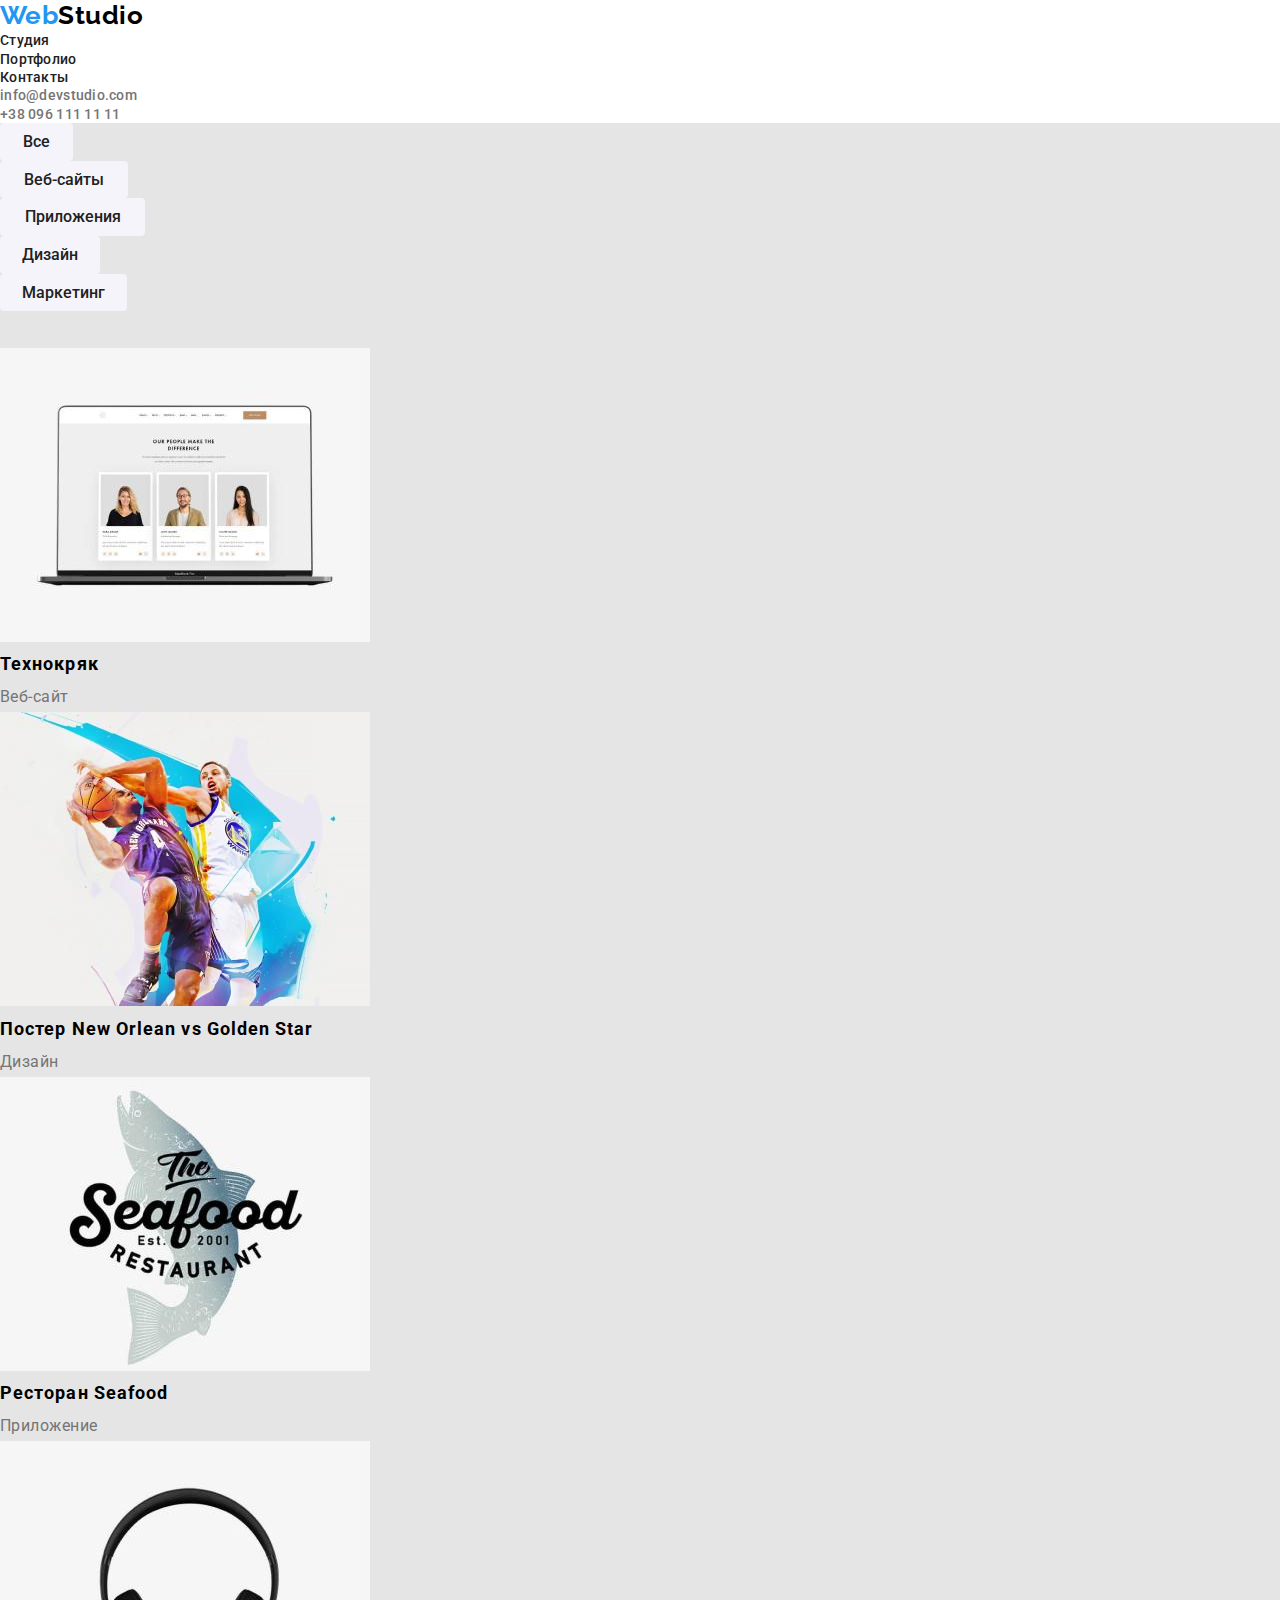
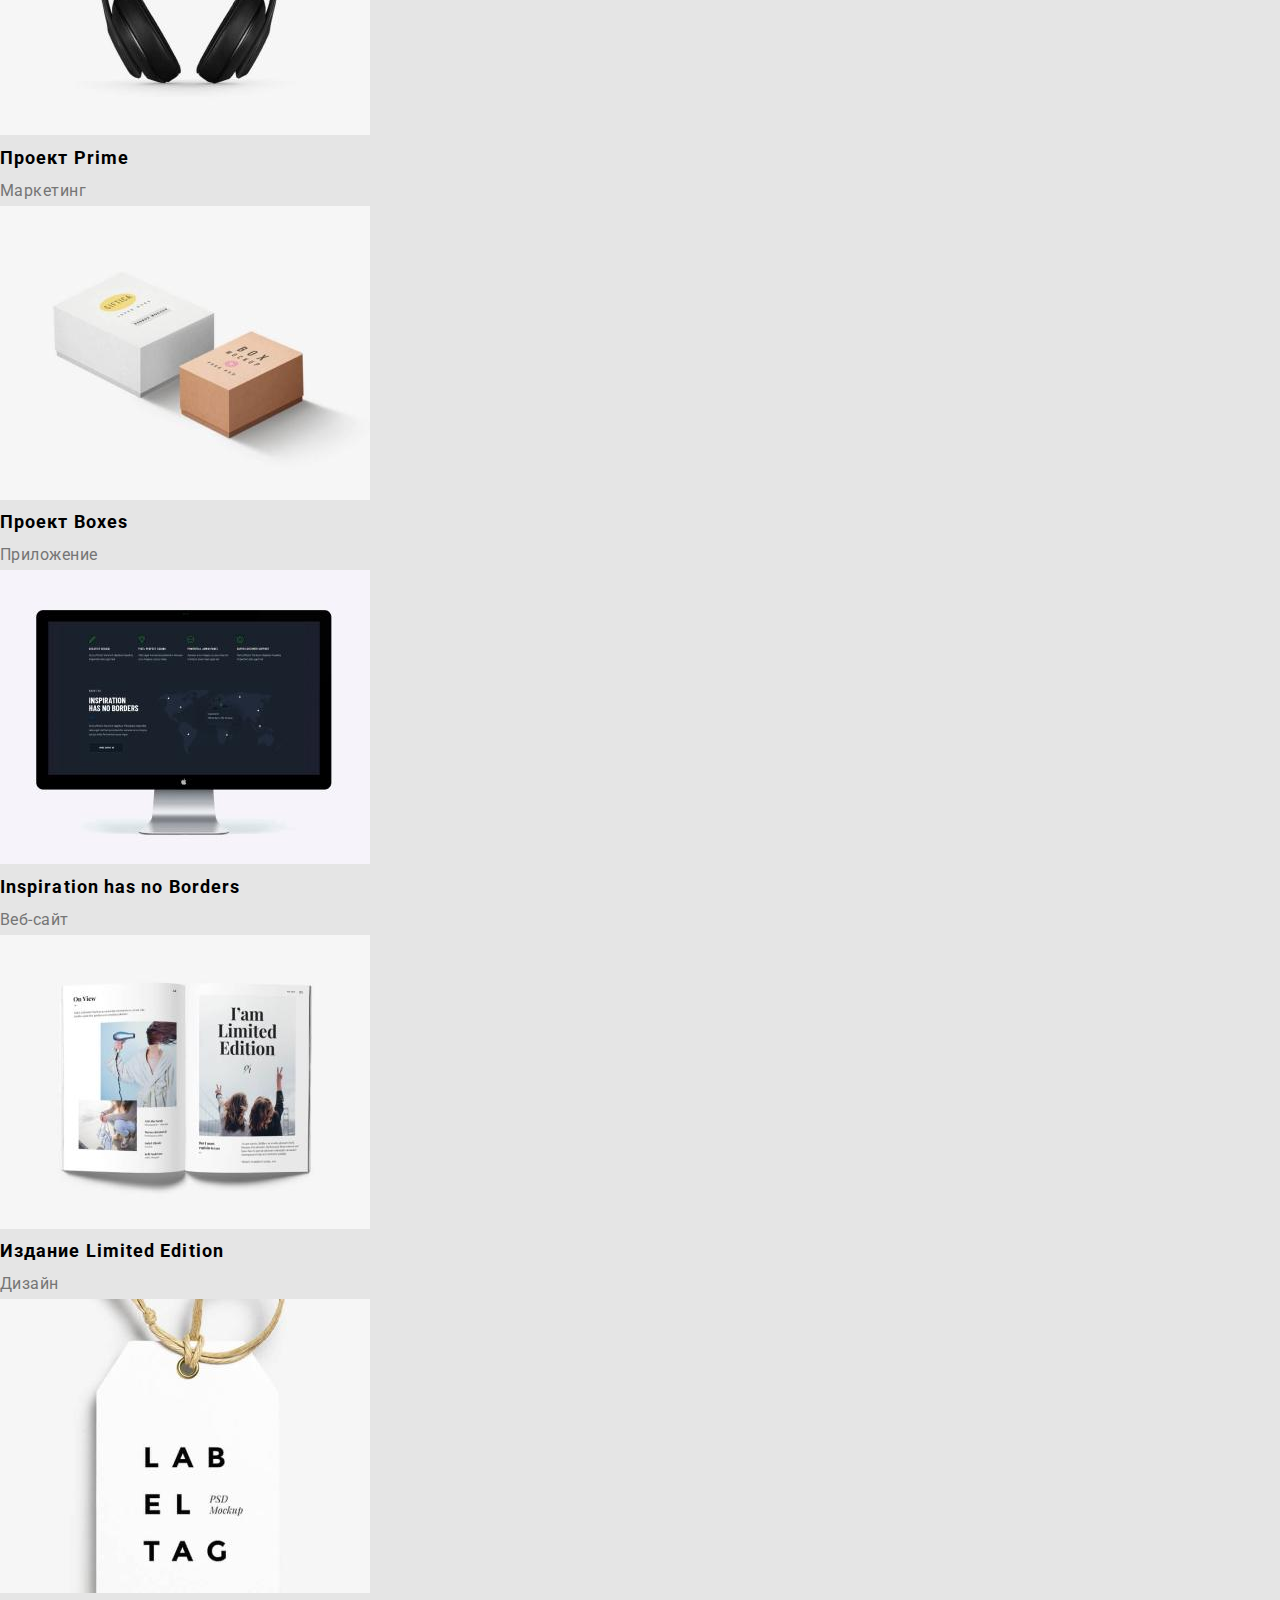
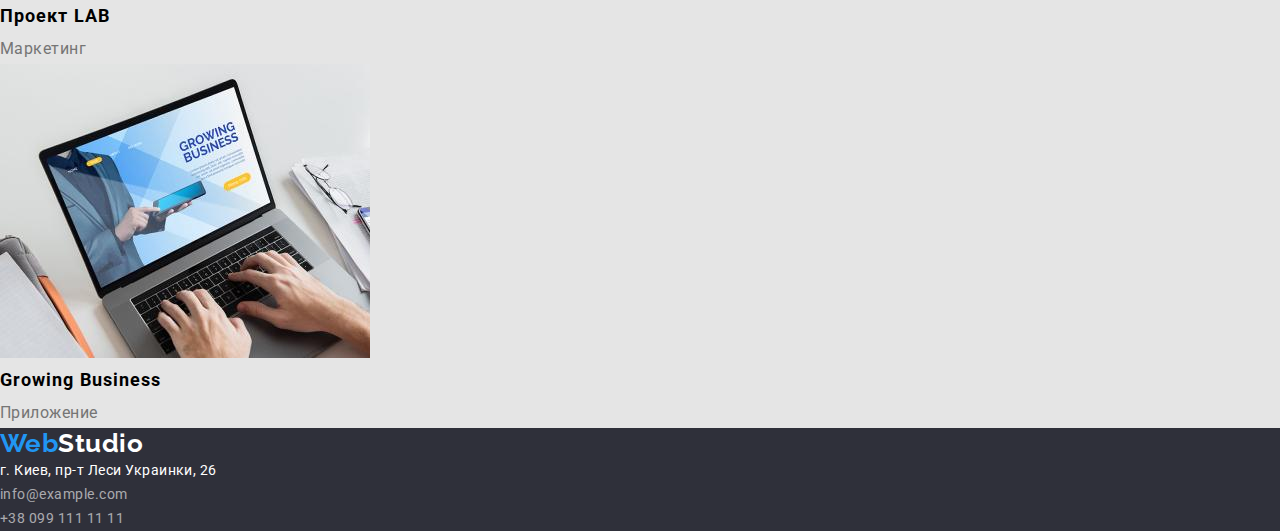
==== portfolio.html @ e2f74206 "Добавляет стили дз" ====
<!DOCTYPE html>
<html lang="ru">
  <head>
    <link
      rel="stylesheet"
      href="https://cdnjs.cloudflare.com/ajax/libs/modern-normalize/1.0.0/modern-normalize.min.css"
    />
    <meta charset="UTF-8" />
    <meta http-equiv="X-UA-Compatible" content="IE=edge" />
    <meta name="viewport" content="width=device-width, initial-scale=1.0" />
    <title>WebStudio</title>
    <link rel="preconnect" href="https://fonts.googleapis.com" />
    <link rel="preconnect" href="https://fonts.gstatic.com" crossorigin />
    <link
      href="https://fonts.googleapis.com/css2?family=Raleway:wght@700&family=Roboto:wght@400;500;700;900&display=swap"
      rel="stylesheet"
    />
    <link rel="stylesheet" href="./css/styles.css" />
  </head>

  <body class="body">
    <!--шапка-->
    <header class="body-header">
      <nav>
        <a href="" class="logo"><span class="span-blue">Web</span>Studio</a>

        <ul class="site-nav">
          <li><a href="./index.html" class="link">Студия</a></li>
          <li><a href="" class="link">Портфолио</a></li>
          <li><a href="" class="link">Контакты</a></li>
        </ul>
      </nav>

      <ul class="auth-nav">
        <li>
          <a href="mailto:info@devstudio.com" class="link"
            >info@devstudio.com</a
          >
        </li>
        <li><a href="tel:+380961111111" class="link">+38 096 111 11 11</a></li>
      </ul>
    </header>

    <main>
      <section class="portfolio">
        <ul>
          <li><button type="button" class="portfolio-btn all">Все</button></li>
          <li>
            <button type="button" class="portfolio-btn web">Веб-сайты</button>
          </li>
          <li>
            <button type="button" class="portfolio-btn app">Приложения</button>
          </li>
          <li><button type="button" class="portfolio-btn dsn">Дизайн</button></li>
          <li>
            <button type="button" class="portfolio-btn mark">Маркетинг</button>
          </li>
        </ul>
        <h1 class="hidden">Наши работы</h1>

        <ul>
          <li>
            <img
              src="./images/img1m.jpg"
              alt="Проект на десктопе"
              width="370"
              height="294"
            />
            <h2 class="portfolio-title">Технокряк</h2>
            <p class="portfolio-text">Веб-сайт</p>
          </li>

          <li>
            <img
              src="./images/img2m.jpg"
              alt="Постер"
              width="370"
              height="294"
            />
            <h2 class="portfolio-title">Постер New Orlean vs Golden Star</h2>
            <p class="portfolio-text">Дизайн</p>
          </li>

          <li>
            <img
              src="./images/img3m.jpg"
              alt="Реcторан Seafood"
              width="370"
              height="294"
            />
            <h2 class="portfolio-title">Ресторан Seafood</h2>
            <p class="portfolio-text">Приложение</p>
          </li>

          <li>
            <img
              src="./images/img4m.jpg"
              alt="Проект Prime"
              width="370"
              height="294"
            />
            <h2 class="portfolio-title">Проект Prime</h2>
            <p class="portfolio-text">Маркетинг</p>
          </li>

          <li>
            <img
              src="./images/img5m.jpg"
              alt="Проект Boxes"
              width="370"
              height="294"
            />
            <h2 class="portfolio-title">Проект Boxes</h2>
            <p class="portfolio-text">Приложение</p>
          </li>

          <li>
            <img
              src="./images/img6m.jpg"
              alt="Проект веб-сайта"
              width="370"
              height="294"
            />
            <h2 class="portfolio-title">Inspiration has no Borders</h2>
            <p class="portfolio-text">Веб-сайт</p>
          </li>

          <li>
            <img
              src="./images/img7m.jpg"
              alt="Дизайн издания"
              width="370"
              height="294"
            />
            <h2 class="portfolio-title">Издание Limited Edition</h2>
            <p class="portfolio-text">Дизайн</p>
          </li>

          <li>
            <img
              src="./images/img8m.jpg"
              alt="Проект Lab"
              width="370"
              height="294"
            />
            <h2 class="portfolio-title">Проект LAB</h2>
            <p class="portfolio-text">Маркетинг</p>
          </li>

          <li>
            <img
              src="./images/img9m.jpg"
              alt="Проект для бизнеса"
              width="370"
              height="294"
            />
            <h2 class="portfolio-title">Growing Business</h2>
            <p class="portfolio-text">Приложение</p>
          </li>
        </ul>
      </section>
    </main>

    <!--футер-->
    <footer class="footer">
      <a href="" class="logo"
        ><span class="span-blue">Web</span
        ><span class="footer-white">Studio</span>
      </a>
      <address>
        <p class="footer-text">г. Киев, пр-т Леси Украинки, 26</p>
        <ul>
          <li>
            <a href="mailto:info@example.com" class="link">info@example.com</a>
          </li>
          <li>
            <a href="tel:+380991111111" class="link">+38 099 111 11 11</a>
          </li>
        </ul>
      </address>
    </footer>
  </body>
</html>
---- css/styles.css ----
:root {
    --color-logo: #000000;
    --color-header-card: #ffffff;
    --color-section: #E5E5E5;
    --color-blue: #2196F3;
    --color-accent-hover: #188CE8;
    --color-text: #757575;
    --color-hero: #2F303A;
    --color-title: #212121;
    --color-team-card: #F5F4FA;
    --color-work-card: #EEEEEE;
    --color-transparent: rgba(255, 255, 255, 0.6);
    --color-shadow-one: rgba(0, 0, 0, 0.1);
    --color-shadow-two: rgba(0, 0, 0, 0.08);
    --color-shadow-three: rgba(0, 0, 0, 0.12);
    --color-shadow-four: rgba(0, 0, 0, 0.15);

    --font-bold: bold;
    --font-middle: 500;
    --font-large: 900;

    --font-size-min: 14px;
    --font-size-mid: 16px;
}

h1,
h2,
h3,
p,
ul {
list-style: none;
padding: 0;
margin: 0;
}

.hidden {
white-space: nowrap;
  clip-path: inset(100%);
  clip: rect(0 0 0 0);
  overflow: hidden; 
}

.container {
 margin-left: auto;
 margin-right: auto;
 outline: crimson 5px;
}

/* .section.no-padding {
 padding-top: 0;
 padding-bottom: 0; 
/* } */   item------ */

.section {
  padding-top: 94px;
  padding-bottom: 94px;
  
}

.section:nth-child(2n) {
  background-color:violet;
}

.about {
  background-color: yellow;
}

.section.work {
  background-color: blueviolet;
}

/* body-style */
.body {
background: var(--color-section);
font-family: Roboto, sans-serif;
letter-spacing: 0.03em;
}

/* header-style */
.body-header {
background-color: var(--color-header-card);
width: 1600px;

}

.logo {
font-family: Raleway, sans-serif;
font-weight: var(--font-bold);
font-size: 26px;
line-height: 1.2;
color: var(--color-logo);
text-decoration: none;
}

.span-blue {
color: var(--color-blue);
}

.site-nav .link {
color: var(--color-title);
font-weight: var(--font-middle);
font-size: var(--font-size-min);
line-height: 1.14;
letter-spacing: 0.02em;
text-decoration: none;
}

.site-nav .link:hover,
.site-nav .link:focus 
{
color: var(--color-blue);
}

.auth-nav .link {
color: var(--color-text);
font-weight: var(--font-middle);
font-size: var(--font-size-min);
line-height: 1.14;
letter-spacing: 0.02em;
text-decoration: none;
}

.auth-nav .link:hover,
.auth-nav .link:focus
{
color: var(--color-blue);
}

/* hero */
.hero,
.footer {
  background-color: var(--color-hero);
}

/* .hero {
position: absolute;
width: 1600px;
height: 600px;
left: 0px;
top: 80px; 
} */
/* .about.hero {
text-align: center;
margin-bottom: 94px;
} */
.hero {
  padding-top: 200px;
  padding-bottom: 200px;
  text-align: center;
  margin-bottom: 94px;
}


.hero-title {
color: var(--color-header-card);
font-weight: var(--font-large);
font-size: 44px;
line-height: 1.36;

letter-spacing: 0.06em;
text-transform: uppercase;

margin-top: 0;
margin-bottom: 30px;
}

.hero-btn {
background-color: var(--color-blue);
color: var(--color-header-card);
cursor: pointer;
font-weight: var(--font-bold);
font-size: var(--font-size-mid);
line-height: 1.88;

border-style: none;
border-radius: 4px;
padding: 10px 32px;
min-width: 200px;

display: inline-block;
align-items: center;
text-align: center;
letter-spacing: 0.06em;
}

.hero-btn:hover,
.hero-btn:focus {
background-color: var(--color-accent-hover);
box-shadow: 0px 4px 4px var(--color-shadow-four);
}

/* benefits */
.about {
 width: 1170px;
 margin-bottom: 94px; 
}

.about-title {
font-weight: var(--font-bold);
font-size: var(--font-size-min);
line-height: 1.14;
text-transform: uppercase;
margin-bottom: 10px;
}

.about-text {
color: var(--color-text);
font-size: var(--font-size-min);
line-height: 1.71;
}

/* work */
.work-title {
font-weight: var(--font-bold);
font-size: 36px;
line-height: 1.16;
text-align: center;
margin-bottom: 50px;    
}

.section.work {
width: 1170px;

}

/* our teame */
.section.teame {
 width: 1170px; 
}

.teame {
background-color: var(--color-team-card);
}

.teame-img {
font-weight: var(--font-middle);
font-size: var(--font-size-mid);
line-height: 1.18;    
}

.teame-list {
font-size: var(--font-size-mid);
line-height: 1.18;
color: var(--color-text);    
}

/* footer */
.footer-white {
color: var(--color-header-card);
font-family: Raleway, sans-serif;
font-weight: var(--font-bold);
font-size: 26px;
line-height: 1.2;
}

.footer .footer-text {
color: var(--color-header-card);
font-style: normal;
font-size: var(--font-size-min);
line-height: 1.7;
}

.footer .link {
color: var(--color-transparent);
font-style: normal;
font-size: var(--font-size-min);
line-height: 1.7;
text-decoration: none;
}

.footer .link:hover,
.footer .link:focus {
    color: var(--color-blue);
}

/* portfolio-button */
.portfolio-btn {
background-color: var(--color-team-card);
color: var(--color-title);
cursor: pointer;
border-radius: 4px;
border-style: none;
padding: 6px 22px;

font-weight: var(--font-middle);
font-size: var(--font-size-mid);
line-height: 1.6;
text-align: center;
}

.portfolio .all {
min-width: 73px;
}

.portfolio .web {
min-width: 128px;
}

.portfolio .app {
min-width: 145px;
}

.portfolio .dsn {
min-width: 59px;
}

.portfolio .mark {
min-width: 86px;
}

.portfolio-btn:hover,
.portfolio-btn:focus {
background-color: var(--color-blue);
color: var(--color-header-card);
background: #2196F3;
box-shadow: 0px 3px 1px var(--color-shadow-one), 0px 1px 2px var(--color-shadow-two), 0px 2px 2px var(--color-shadow-three);
border-radius: 4px;
}

/* font-style */
.portfolio-title {
font-weight: var(--font-bold);
font-size: 18px;
line-height: 2;
letter-spacing: 0.06em;    
}

.portfolio-text {
font-size: var(--font-size-mid);
line-height: 1.88;
letter-spacing: 0.03em;
color: var(--color-text);
}
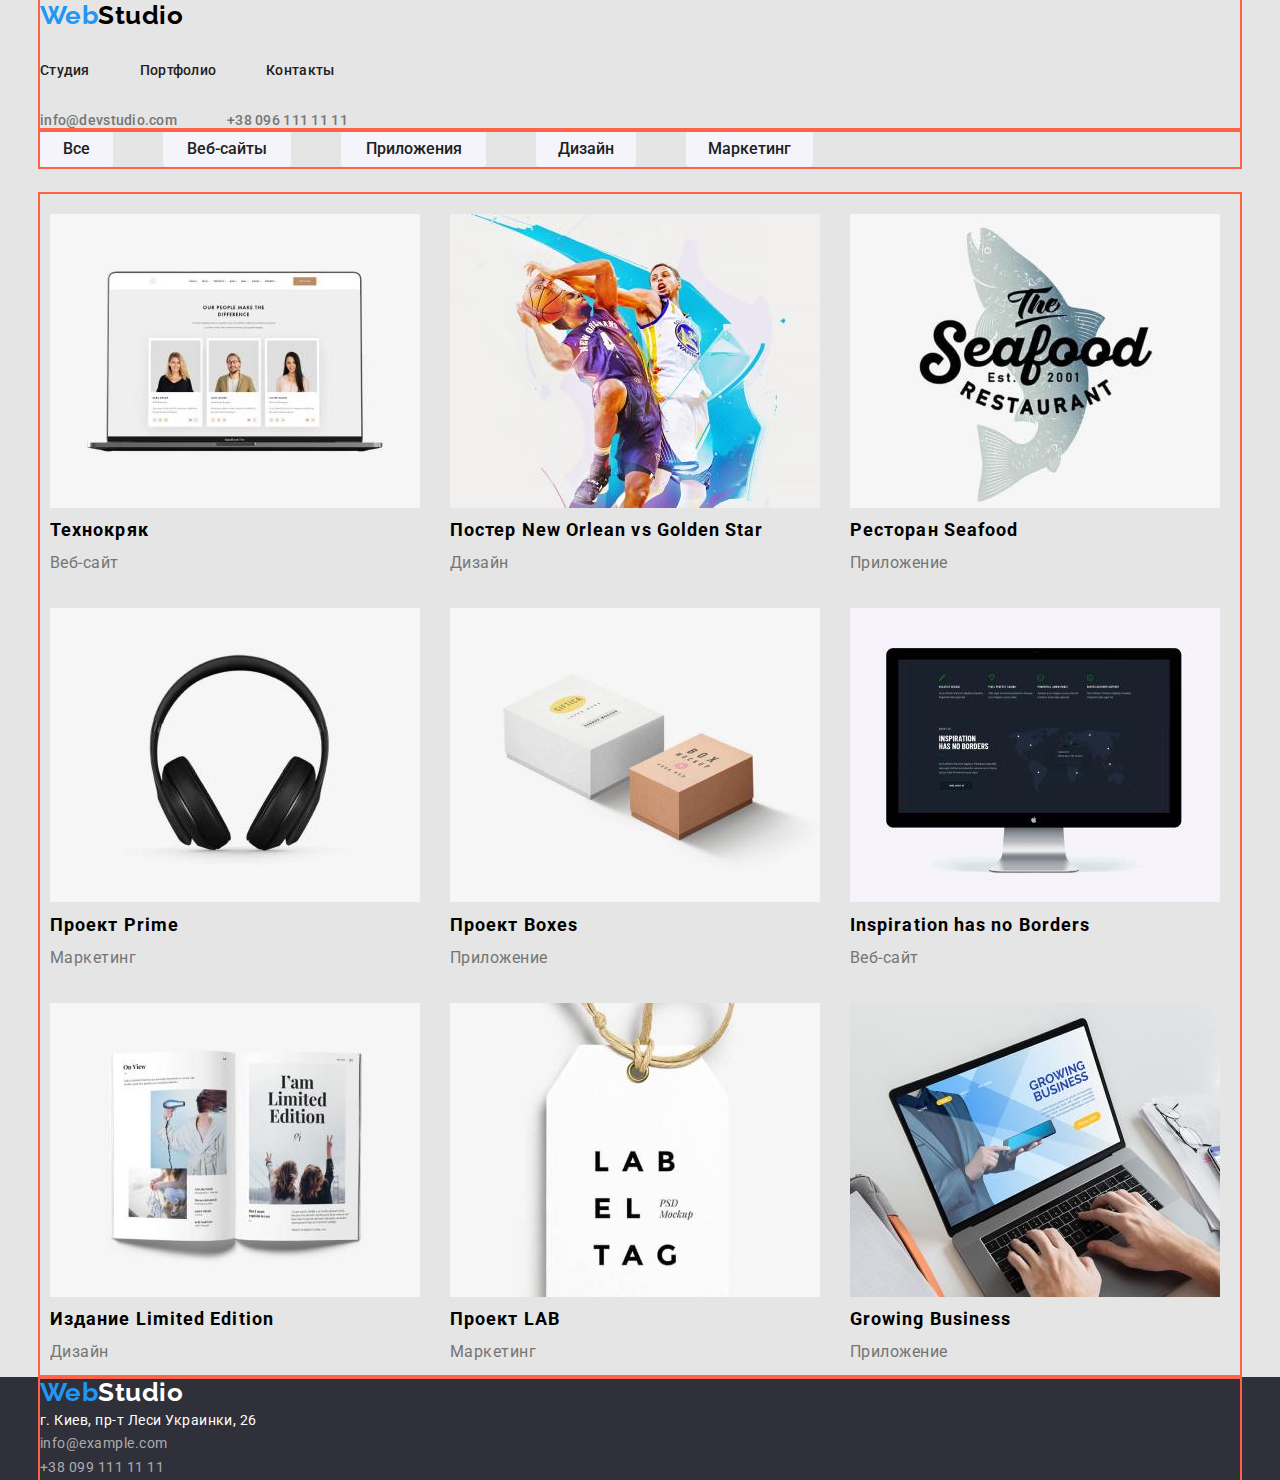
==== commit cb7f19ee: "Добавляет промежуточную версию" ====
--- a/portfolio.html
+++ b/portfolio.html
@@ -21,45 +21,51 @@
   <body class="body">
     <!--шапка-->
     <header class="body-header">
+    <div class="container">
       <nav>
         <a href="" class="logo"><span class="span-blue">Web</span>Studio</a>
 
         <ul class="site-nav">
-          <li><a href="./index.html" class="link">Студия</a></li>
-          <li><a href="" class="link">Портфолио</a></li>
-          <li><a href="" class="link">Контакты</a></li>
+          <li class="nav-list"><a href="./index.html" class="link">Студия</a></li>
+          <li class="nav-list"><a href="" class="link">Портфолио</a></li>
+          <li class="nav-list"><a href="" class="link">Контакты</a></li>
         </ul>
       </nav>
 
+
       <ul class="auth-nav">
-        <li>
+        <li class="nav-list">
           <a href="mailto:info@devstudio.com" class="link"
             >info@devstudio.com</a
           >
         </li>
-        <li><a href="tel:+380961111111" class="link">+38 096 111 11 11</a></li>
+        <li class="nav-list"><a href="tel:+380961111111" class="link">+38 096 111 11 11</a></li>
       </ul>
+      </div>
     </header>
 
     <main>
-      <section class="portfolio">
-        <ul>
-          <li><button type="button" class="portfolio-btn all">Все</button></li>
-          <li>
+      <section class="section portfolio">
+        <div class="container">
+        <ul class="filter">
+          <li class="nav-list"><button type="button" class="portfolio-btn all">Все</button></li>
+          <li class="nav-list">
             <button type="button" class="portfolio-btn web">Веб-сайты</button>
           </li>
-          <li>
+          <li class="nav-list">
             <button type="button" class="portfolio-btn app">Приложения</button>
           </li>
-          <li><button type="button" class="portfolio-btn dsn">Дизайн</button></li>
-          <li>
+          <li class="nav-list"><button type="button" class="portfolio-btn dsn">Дизайн</button></li>
+          <li class="nav-list">
             <button type="button" class="portfolio-btn mark">Маркетинг</button>
           </li>
         </ul>
+        </div>
+
         <h1 class="hidden">Наши работы</h1>
-
-        <ul>
-          <li>
+        <div class=" section container">
+        <ul class="sections">
+          <li class="projects">
             <img
               src="./images/img1m.jpg"
               alt="Проект на десктопе"
@@ -70,7 +76,7 @@
             <p class="portfolio-text">Веб-сайт</p>
           </li>
 
-          <li>
+          <li class="projects">
             <img
               src="./images/img2m.jpg"
               alt="Постер"
@@ -81,7 +87,7 @@
             <p class="portfolio-text">Дизайн</p>
           </li>
 
-          <li>
+          <li class="projects">
             <img
               src="./images/img3m.jpg"
               alt="Реcторан Seafood"
@@ -92,7 +98,7 @@
             <p class="portfolio-text">Приложение</p>
           </li>
 
-          <li>
+          <li class="projects">
             <img
               src="./images/img4m.jpg"
               alt="Проект Prime"
@@ -103,7 +109,7 @@
             <p class="portfolio-text">Маркетинг</p>
           </li>
 
-          <li>
+          <li class="projects">
             <img
               src="./images/img5m.jpg"
               alt="Проект Boxes"
@@ -114,7 +120,7 @@
             <p class="portfolio-text">Приложение</p>
           </li>
 
-          <li>
+          <li class="projects">
             <img
               src="./images/img6m.jpg"
               alt="Проект веб-сайта"
@@ -125,7 +131,7 @@
             <p class="portfolio-text">Веб-сайт</p>
           </li>
 
-          <li>
+          <li class="projects">
             <img
               src="./images/img7m.jpg"
               alt="Дизайн издания"
@@ -136,7 +142,7 @@
             <p class="portfolio-text">Дизайн</p>
           </li>
 
-          <li>
+          <li class="projects">
             <img
               src="./images/img8m.jpg"
               alt="Проект Lab"
@@ -147,7 +153,7 @@
             <p class="portfolio-text">Маркетинг</p>
           </li>
 
-          <li>
+          <li class="projects">
             <img
               src="./images/img9m.jpg"
               alt="Проект для бизнеса"
@@ -158,11 +164,13 @@
             <p class="portfolio-text">Приложение</p>
           </li>
         </ul>
+        </div>
       </section>
     </main>
 
     <!--футер-->
-    <footer class="footer">
+    <footer class=" section footer">
+      <div class="container">
       <a href="" class="logo"
         ><span class="span-blue">Web</span
         ><span class="footer-white">Studio</span>
@@ -178,6 +186,7 @@
           </li>
         </ul>
       </address>
+      </div>
     </footer>
   </body>
 </html>
--- a/css/styles.css
+++ b/css/styles.css
@@ -43,7 +43,8 @@
 .container {
  margin-left: auto;
  margin-right: auto;
- outline: crimson 5px;
+ width: 1200px;
+ outline: 2px solid tomato;
 }
 
 /* .section.no-padding {
@@ -54,19 +55,9 @@
 .section {
   padding-top: 94px;
   padding-bottom: 94px;
+  width: 1170;
+  text-align: center;
   
-}
-
-.section:nth-child(2n) {
-  background-color:violet;
-}
-
-.about {
-  background-color: yellow;
-}
-
-.section.work {
-  background-color: blueviolet;
 }
 
 /* body-style */
@@ -77,10 +68,13 @@
 }
 
 /* header-style */
-.body-header {
+.body-header.container {
 background-color: var(--color-header-card);
 width: 1600px;
-
+display: flex; 
+justify-content: flex-start;
+align-items: center;
+justify-content: space-between;
 }
 
 .logo {
@@ -90,19 +84,33 @@
 line-height: 1.2;
 color: var(--color-logo);
 text-decoration: none;
+width: 145px;
+height: 31px;
 }
 
 .span-blue {
 color: var(--color-blue);
 }
 
+.site-nav {
+ display: flex;
+}
+
+.site-nav .nav-list:not(:last-child) {
+ margin-right: 50px; 
+}
+
 .site-nav .link {
+display: block;  
 color: var(--color-title);
 font-weight: var(--font-middle);
 font-size: var(--font-size-min);
 line-height: 1.14;
 letter-spacing: 0.02em;
 text-decoration: none;
+
+padding-top: 32px;
+padding-bottom: 32px;
 }
 
 .site-nav .link:hover,
@@ -118,6 +126,14 @@
 line-height: 1.14;
 letter-spacing: 0.02em;
 text-decoration: none;
+}
+
+.auth-nav {
+ display: flex; 
+}
+
+.auth-nav .nav-list:not(:last-child) {
+ margin-right: 50px; 
 }
 
 .auth-nav .link:hover,
@@ -189,11 +205,30 @@
 box-shadow: 0px 4px 4px var(--color-shadow-four);
 }
 
-/* benefits */
-.about {
- width: 1170px;
- margin-bottom: 94px; 
-}
+benefits */
+.about.container{
+width: 1170px;
+margin-bottom: 94px;}
+
+.about-item  {
+display: flex;
+flex-wrap: wrap;
+margin-left: -10px;
+margin-top: -10px;
+
+padding: 0;
+
+}
+
+.item {
+  padding: 20px;
+  margin-top: 10px;
+  margin-left: 10px;
+  flex-basis: calc((100% - 40px) / 4);
+} 
+
+
+
 
 .about-title {
 font-weight: var(--font-bold);
@@ -218,14 +253,40 @@
 margin-bottom: 50px;    
 }
 
-.section.work {
-width: 1170px;
-
+.sections {
+display: flex;
+flex-wrap: wrap;
+margin-left: -10px;
+margin-top: -10px;
+padding: 0;
+}
+
+.our-works {
+padding: 10px;
+margin-left: 10px;
+margin-top: 10px;
+flex-basis: calc((100% - 30px) / 3);  
 }
 
 /* our teame */
-.section.teame {
- width: 1170px; 
+.section .teame {
+
+text-align: center;
+}
+
+.our {
+display: flex;
+flex-wrap: wrap;
+margin-left: -10px;
+margin-top: -10px;
+padding: 0;
+}
+
+.person {
+padding: 20px;
+margin-top: 10px;
+margin-left: 10px;
+flex-basis: calc((100% - 40px) / 4);  
 }
 
 .teame {
@@ -273,7 +334,22 @@
     color: var(--color-blue);
 }
 
-/* portfolio-button */
+/* portfolio-style */
+.filter {
+display: flex; 
+}
+
+.filter .nav-list:not(:last-child) {
+ margin-right: 50px; 
+}
+
+.projects {
+padding: 10px;
+margin-left: 10px;
+margin-top: 10px;
+flex-basis: calc((100% - 90px) / 9);  
+}
+
 .portfolio-btn {
 background-color: var(--color-team-card);
 color: var(--color-title);
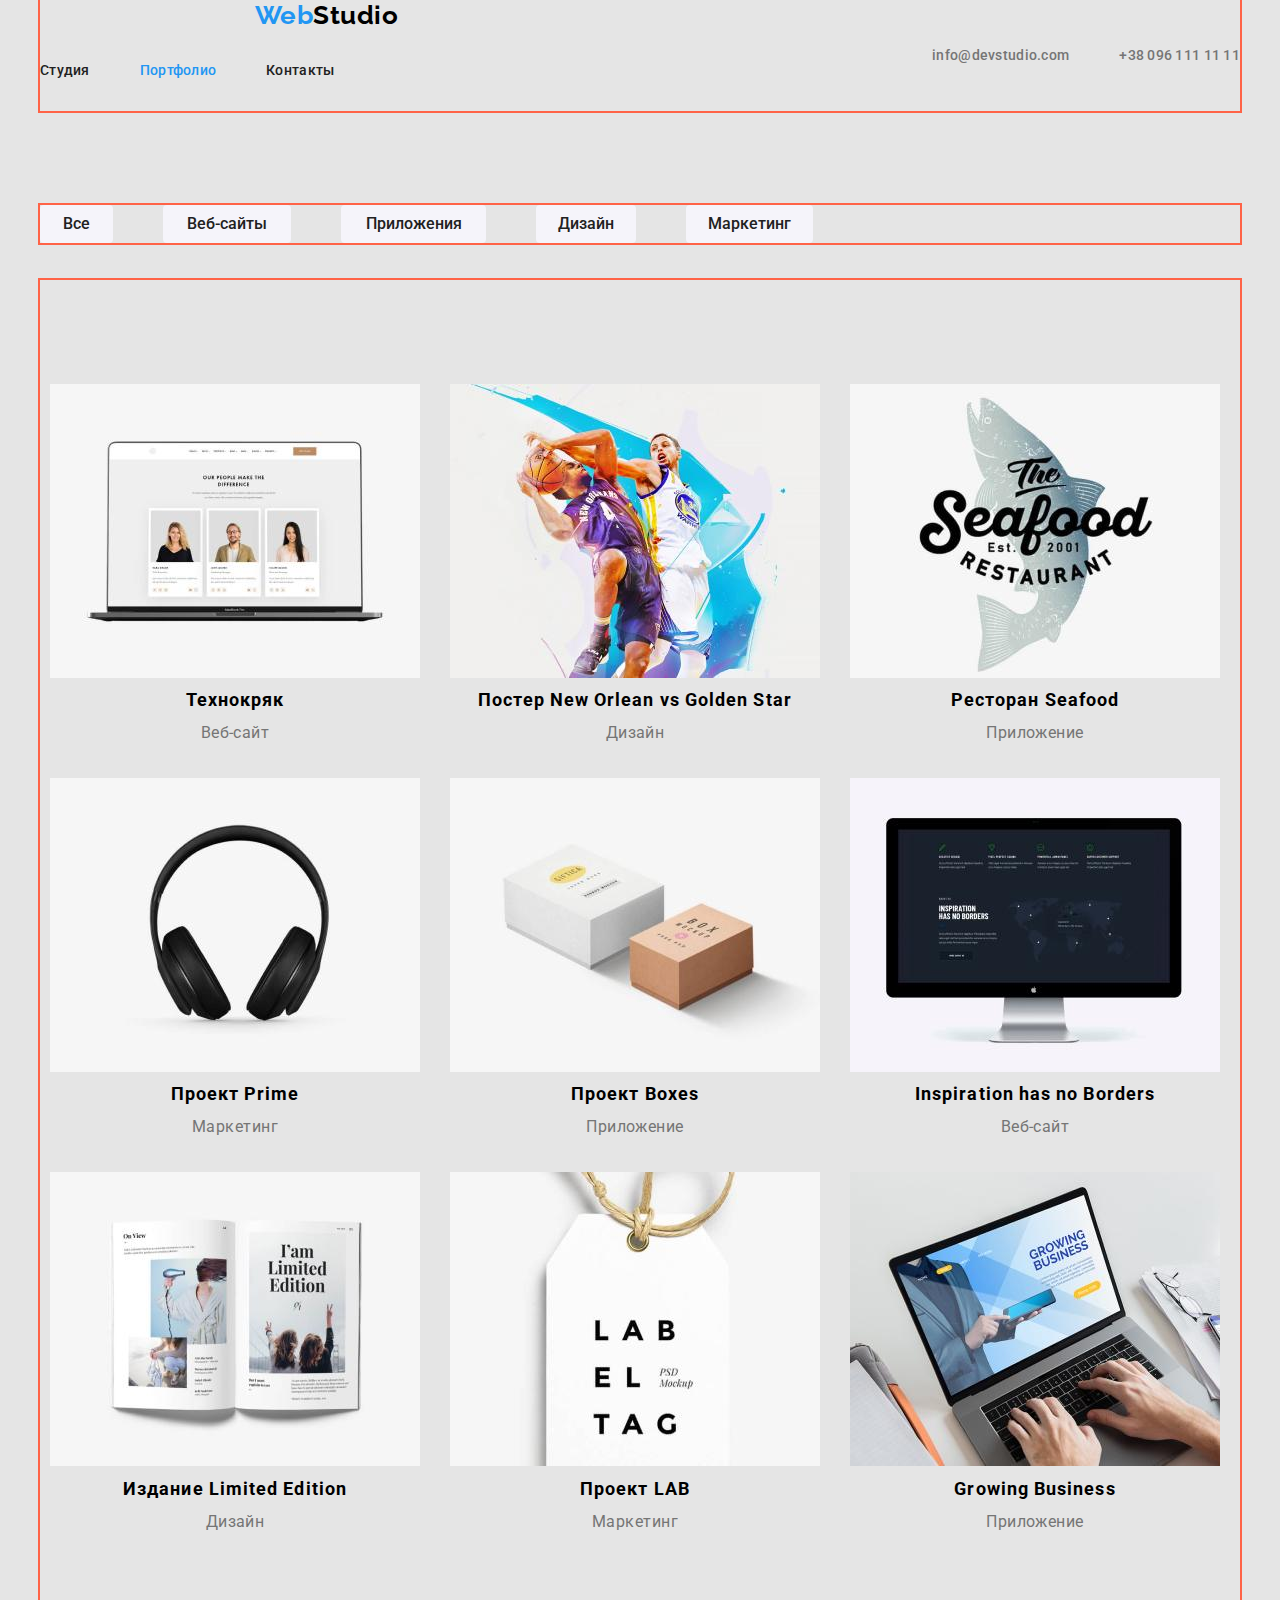
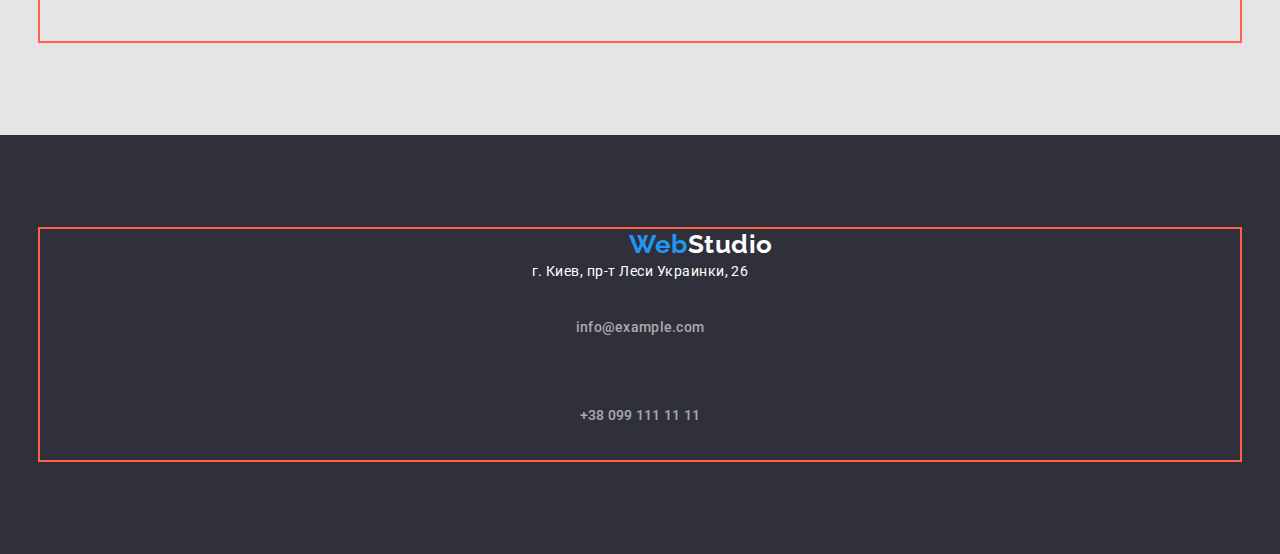
==== commit 49fc2589: "Добавляет черновик дз" ====
--- a/portfolio.html
+++ b/portfolio.html
@@ -21,13 +21,13 @@
   <body class="body">
     <!--шапка-->
     <header class="body-header">
-    <div class="container">
+    <div class="container main-body">
       <nav>
-        <a href="" class="logo"><span class="span-blue">Web</span>Studio</a>
+        <a href="./index.html" class="logo"><span class="span-blue">Web</span>Studio</a>
 
         <ul class="site-nav">
           <li class="nav-list"><a href="./index.html" class="link">Студия</a></li>
-          <li class="nav-list"><a href="" class="link">Портфолио</a></li>
+          <li class="nav-list"><a href="" class="link current">Портфолио</a></li>
           <li class="nav-list"><a href="" class="link">Контакты</a></li>
         </ul>
       </nav>
@@ -171,7 +171,7 @@
     <!--футер-->
     <footer class=" section footer">
       <div class="container">
-      <a href="" class="logo"
+      <a href="./index.html" class="logo"
         ><span class="span-blue">Web</span
         ><span class="footer-white">Studio</span>
       </a>
--- a/css/styles.css
+++ b/css/styles.css
@@ -35,9 +35,9 @@
 
 .hidden {
 white-space: nowrap;
-  clip-path: inset(100%);
-  clip: rect(0 0 0 0);
-  overflow: hidden; 
+clip-path: inset(100%);
+clip: rect(0 0 0 0);
+overflow: hidden; 
 }
 
 .container {
@@ -47,18 +47,12 @@
  outline: 2px solid tomato;
 }
 
-/* .section.no-padding {
- padding-top: 0;
- padding-bottom: 0; 
-/* } */   item------ */
-
 .section {
   padding-top: 94px;
   padding-bottom: 94px;
-  width: 1170;
+  /* width: 1170; */
   text-align: center;
-  
-}
+  }
 
 /* body-style */
 .body {
@@ -70,10 +64,12 @@
 /* header-style */
 .body-header.container {
 background-color: var(--color-header-card);
-width: 1600px;
-display: flex; 
+}
+
+.main-body {
+display: flex;
+align-items: center; 
 justify-content: flex-start;
-align-items: center;
 justify-content: space-between;
 }
 
@@ -82,6 +78,9 @@
 font-weight: var(--font-bold);
 font-size: 26px;
 line-height: 1.2;
+margin-left: 215px;
+margin-right: 93px;
+
 color: var(--color-logo);
 text-decoration: none;
 width: 145px;
@@ -92,31 +91,37 @@
 color: var(--color-blue);
 }
 
-.site-nav {
- display: flex;
+/* nav */
+.site-nav,
+.auth-nav {
+display: flex;
+align-items: center;
 }
 
 .site-nav .nav-list:not(:last-child) {
  margin-right: 50px; 
 }
 
-.site-nav .link {
-display: block;  
+.link {
+display: block;
+padding-top: 32px;
+padding-bottom: 32px;
+
 color: var(--color-title);
 font-weight: var(--font-middle);
 font-size: var(--font-size-min);
 line-height: 1.14;
 letter-spacing: 0.02em;
 text-decoration: none;
-
-padding-top: 32px;
-padding-bottom: 32px;
 }
 
 .site-nav .link:hover,
 .site-nav .link:focus 
 {
 color: var(--color-blue);
+}
+
+.site-nav .link.current {color: var(--color-blue);
 }
 
 .auth-nav .link {
@@ -160,10 +165,10 @@
 margin-bottom: 94px;
 } */
 .hero {
-  padding-top: 200px;
-  padding-bottom: 200px;
-  text-align: center;
-  margin-bottom: 94px;
+padding-top: 200px;
+padding-bottom: 200px;
+text-align: center;
+margin-bottom: 94px;
 }
 
 
@@ -181,22 +186,22 @@
 }
 
 .hero-btn {
-background-color: var(--color-blue);
-color: var(--color-header-card);
-cursor: pointer;
-font-weight: var(--font-bold);
-font-size: var(--font-size-mid);
-line-height: 1.88;
+display: inline-block;
+align-items: center;
+text-align: center;
+letter-spacing: 0.06em;
 
 border-style: none;
 border-radius: 4px;
 padding: 10px 32px;
 min-width: 200px;
 
-display: inline-block;
-align-items: center;
-text-align: center;
-letter-spacing: 0.06em;
+background-color: var(--color-blue);
+color: var(--color-header-card);
+cursor: pointer;
+font-weight: var(--font-bold);
+font-size: var(--font-size-mid);
+line-height: 1.88;
 }
 
 .hero-btn:hover,
@@ -217,7 +222,6 @@
 margin-top: -10px;
 
 padding: 0;
-
 }
 
 .item {
@@ -227,9 +231,6 @@
   flex-basis: calc((100% - 40px) / 4);
 } 
 
-
-
-
 .about-title {
 font-weight: var(--font-bold);
 font-size: var(--font-size-min);
@@ -270,7 +271,6 @@
 
 /* our teame */
 .section .teame {
-
 text-align: center;
 }
 
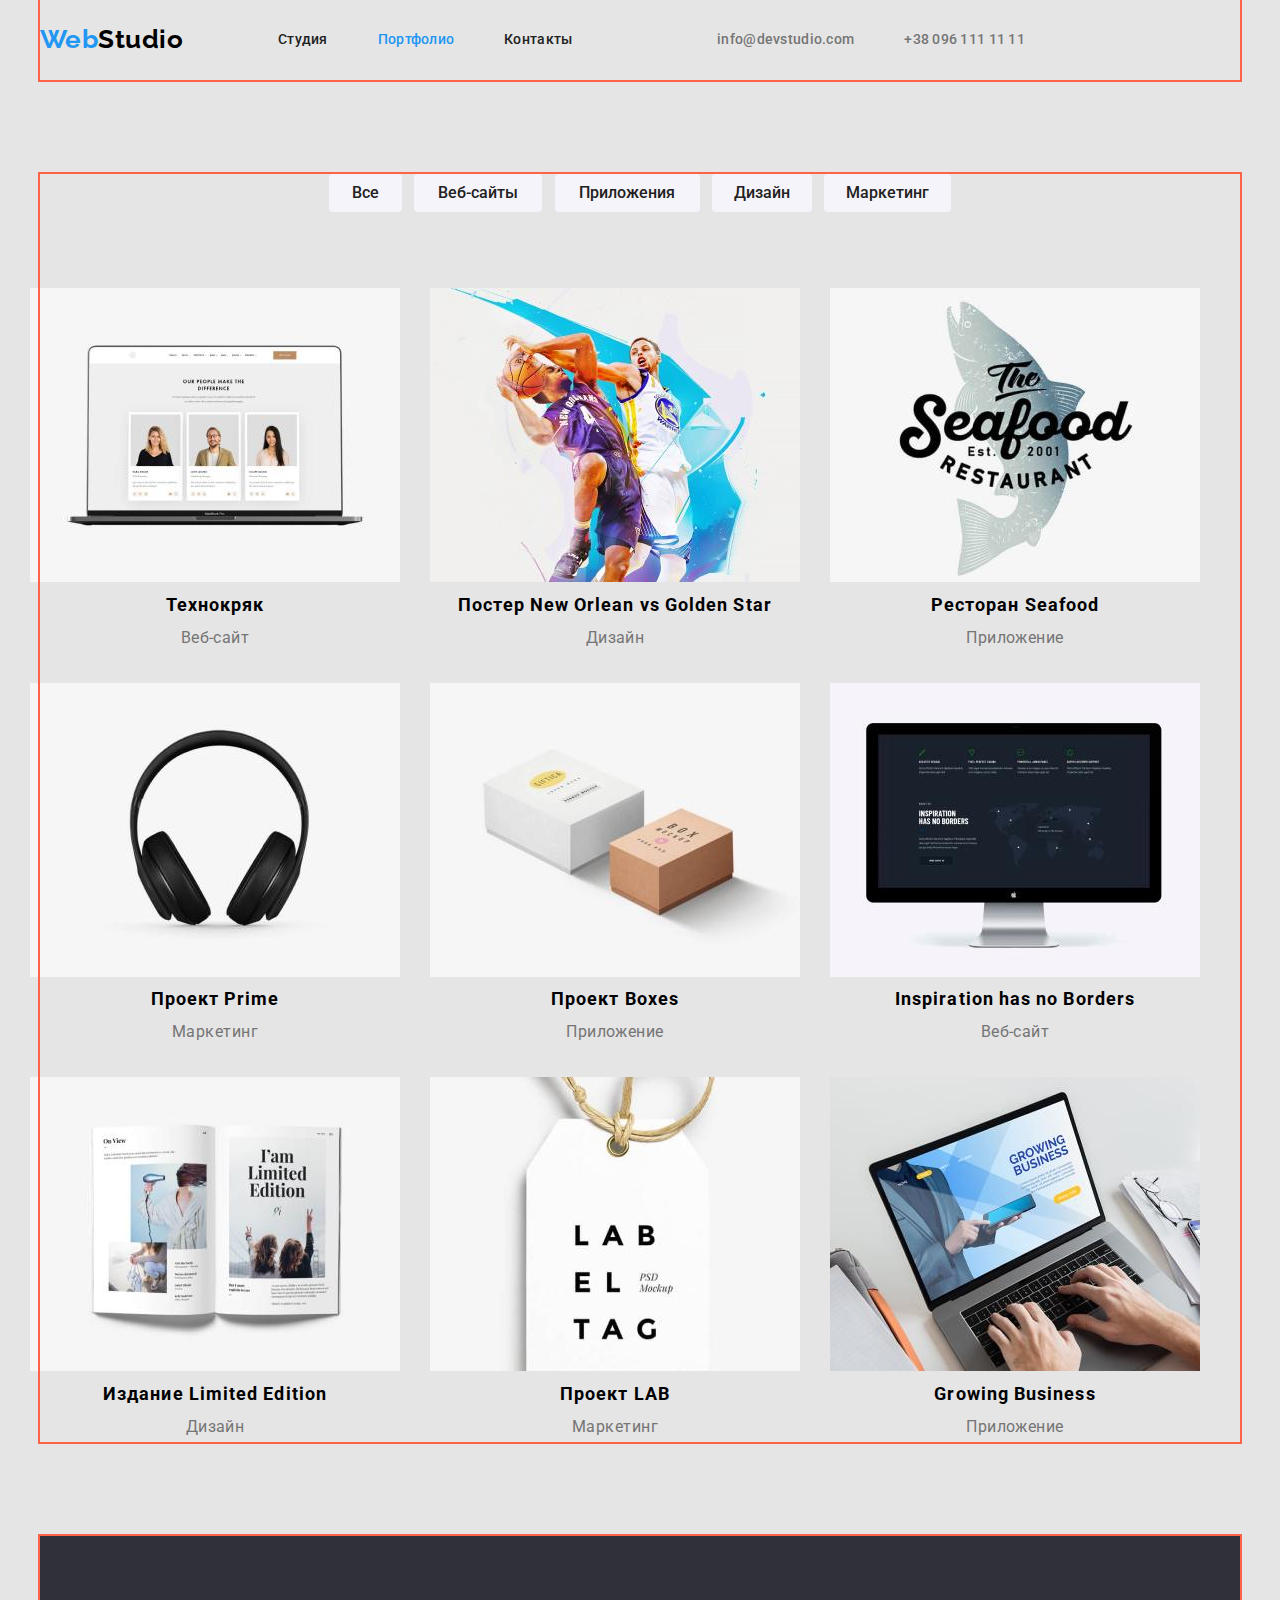
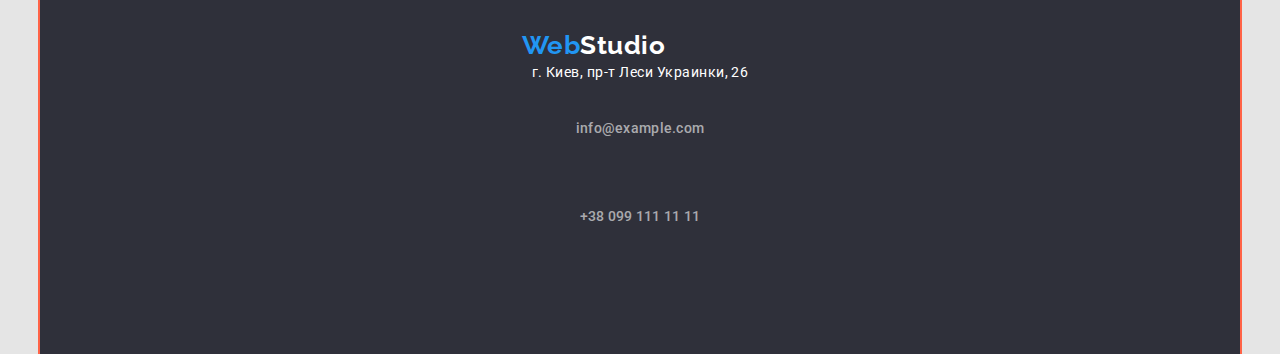
==== commit 0237c5a0: "Дополняет черновик дз" ====
--- a/portfolio.html
+++ b/portfolio.html
@@ -22,7 +22,7 @@
     <!--шапка-->
     <header class="body-header">
     <div class="container main-body">
-      <nav>
+      <nav class="main-body">
         <a href="./index.html" class="logo"><span class="span-blue">Web</span>Studio</a>
 
         <ul class="site-nav">
@@ -48,22 +48,21 @@
       <section class="section portfolio">
         <div class="container">
         <ul class="filter">
-          <li class="nav-list"><button type="button" class="portfolio-btn all">Все</button></li>
-          <li class="nav-list">
+          <li class="filter-list"><button type="button" class="portfolio-btn all">Все</button></li>
+          <li class="filter-list">
             <button type="button" class="portfolio-btn web">Веб-сайты</button>
           </li>
-          <li class="nav-list">
+          <li class="filter-list">
             <button type="button" class="portfolio-btn app">Приложения</button>
           </li>
-          <li class="nav-list"><button type="button" class="portfolio-btn dsn">Дизайн</button></li>
-          <li class="nav-list">
+          <li class="filter-list"><button type="button" class="portfolio-btn dsn">Дизайн</button></li>
+          <li class="filter-list">
             <button type="button" class="portfolio-btn mark">Маркетинг</button>
           </li>
         </ul>
-        </div>
 
         <h1 class="hidden">Наши работы</h1>
-        <div class=" section container">
+        
         <ul class="sections">
           <li class="projects">
             <img
@@ -169,9 +168,9 @@
     </main>
 
     <!--футер-->
+    <div class="container">
     <footer class=" section footer">
-      <div class="container">
-      <a href="./index.html" class="logo"
+  <a href="./index.html" class="logo"
         ><span class="span-blue">Web</span
         ><span class="footer-white">Studio</span>
       </a>
@@ -186,7 +185,7 @@
           </li>
         </ul>
       </address>
-      </div>
     </footer>
+    </div>
   </body>
 </html>
--- a/css/styles.css
+++ b/css/styles.css
@@ -48,10 +48,9 @@
 }
 
 .section {
-  padding-top: 94px;
-  padding-bottom: 94px;
-  /* width: 1170; */
-  text-align: center;
+padding-top: 94px;  
+padding-bottom: 94px;
+text-align: center;
   }
 
 /* body-style */
@@ -69,8 +68,6 @@
 .main-body {
 display: flex;
 align-items: center; 
-justify-content: flex-start;
-justify-content: space-between;
 }
 
 .logo {
@@ -78,7 +75,7 @@
 font-weight: var(--font-bold);
 font-size: 26px;
 line-height: 1.2;
-margin-left: 215px;
+
 margin-right: 93px;
 
 color: var(--color-logo);
@@ -135,6 +132,8 @@
 
 .auth-nav {
  display: flex; 
+ margin-left: auto;
+ margin-right: 215px;
 }
 
 .auth-nav .nav-list:not(:last-child) {
@@ -210,7 +209,7 @@
 box-shadow: 0px 4px 4px var(--color-shadow-four);
 }
 
-benefits */
+/* benefits */
 .about.container{
 width: 1170px;
 margin-bottom: 94px;}
@@ -335,19 +334,14 @@
 }
 
 /* portfolio-style */
-.filter {
-display: flex; 
-}
-
-.filter .nav-list:not(:last-child) {
- margin-right: 50px; 
-}
-
-.projects {
-padding: 10px;
-margin-left: 10px;
-margin-top: 10px;
-flex-basis: calc((100% - 90px) / 9);  
+.filter .filter-list{
+display: inline-block; 
+align-items: center;
+margin-bottom: 50px;
+}
+
+.filter .filter-list:not(:last-child) {
+ margin-right: 8px; 
 }
 
 .portfolio-btn {
@@ -365,7 +359,7 @@
 }
 
 .portfolio .all {
-min-width: 73px;
+min-width: 73px; 
 }
 
 .portfolio .web {
@@ -393,6 +387,22 @@
 border-radius: 4px;
 }
 
+.projects {
+display: block;
+margin-right: 30px;
+margin-bottom: 30px;
+} 
+
+.projects:nth-child(3n) {
+margin-right: 0px;
+
+/* flex-basis: calc((100% - 90px) / 9);   */
+}
+
+.projects:nth-last-child(-n + 3) {
+margin-bottom: 0;  
+}
+
 /* font-style */
 .portfolio-title {
 font-weight: var(--font-bold);
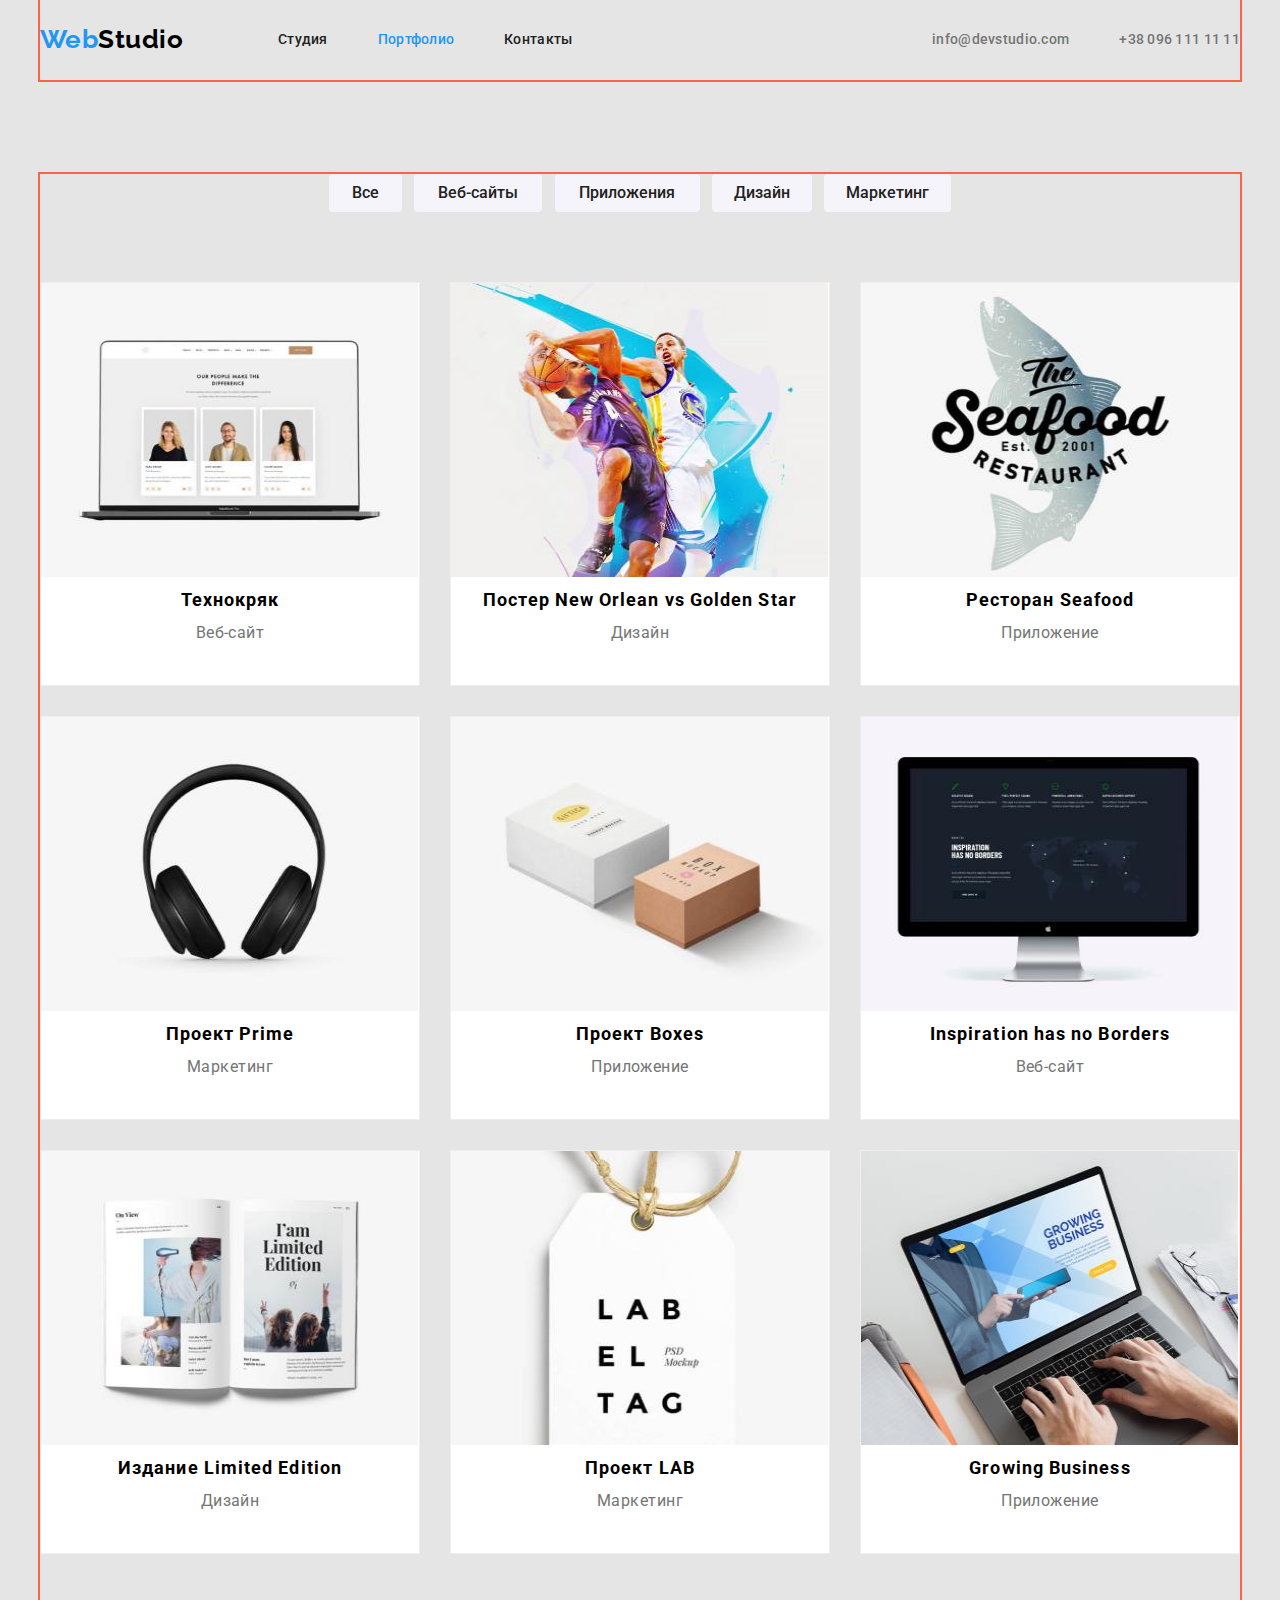
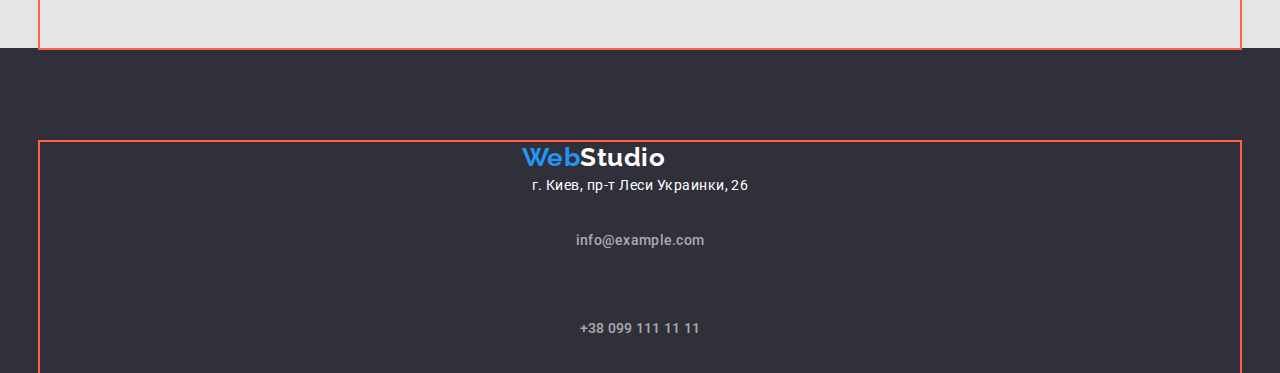
==== commit 4b98f19c: "Добавляет промежуточную версию дз" ====
--- a/portfolio.html
+++ b/portfolio.html
@@ -63,100 +63,100 @@
 
         <h1 class="hidden">Наши работы</h1>
         
-        <ul class="sections">
-          <li class="projects">
+        <ul class="flex-container">
+          <li class="projects card">
             <img
               src="./images/img1m.jpg"
               alt="Проект на десктопе"
-              width="370"
+              width="377"
               height="294"
             />
             <h2 class="portfolio-title">Технокряк</h2>
             <p class="portfolio-text">Веб-сайт</p>
           </li>
 
-          <li class="projects">
+          <li class="projects card">
             <img
               src="./images/img2m.jpg"
               alt="Постер"
-              width="370"
+              width="377"
               height="294"
             />
             <h2 class="portfolio-title">Постер New Orlean vs Golden Star</h2>
             <p class="portfolio-text">Дизайн</p>
           </li>
 
-          <li class="projects">
+          <li class="projects card">
             <img
               src="./images/img3m.jpg"
               alt="Реcторан Seafood"
-              width="370"
+              width="377"
               height="294"
             />
             <h2 class="portfolio-title">Ресторан Seafood</h2>
             <p class="portfolio-text">Приложение</p>
           </li>
 
-          <li class="projects">
+          <li class="projects card">
             <img
               src="./images/img4m.jpg"
               alt="Проект Prime"
-              width="370"
+              width="377"
               height="294"
             />
             <h2 class="portfolio-title">Проект Prime</h2>
             <p class="portfolio-text">Маркетинг</p>
           </li>
 
-          <li class="projects">
+          <li class="projects card">
             <img
               src="./images/img5m.jpg"
               alt="Проект Boxes"
-              width="370"
+              width="377"
               height="294"
             />
             <h2 class="portfolio-title">Проект Boxes</h2>
             <p class="portfolio-text">Приложение</p>
           </li>
 
-          <li class="projects">
+          <li class="projects card">
             <img
               src="./images/img6m.jpg"
               alt="Проект веб-сайта"
-              width="370"
+              width="377"
               height="294"
             />
             <h2 class="portfolio-title">Inspiration has no Borders</h2>
             <p class="portfolio-text">Веб-сайт</p>
           </li>
 
-          <li class="projects">
+          <li class="projects card">
             <img
               src="./images/img7m.jpg"
               alt="Дизайн издания"
-              width="370"
+              width="377"
               height="294"
             />
             <h2 class="portfolio-title">Издание Limited Edition</h2>
             <p class="portfolio-text">Дизайн</p>
           </li>
 
-          <li class="projects">
+          <li class="projects card">
             <img
               src="./images/img8m.jpg"
               alt="Проект Lab"
-              width="370"
+              width="377"
               height="294"
             />
             <h2 class="portfolio-title">Проект LAB</h2>
             <p class="portfolio-text">Маркетинг</p>
           </li>
 
-          <li class="projects">
+          <li class="projects card">
             <img
               src="./images/img9m.jpg"
               alt="Проект для бизнеса"
-              width="370"
+              width="377"
               height="294"
             />
             <h2 class="portfolio-title">Growing Business</h2>
@@ -168,8 +168,9 @@
     </main>
 
     <!--футер-->
-    <div class="container">
+    
     <footer class=" section footer">
+      <div class="container">
   <a href="./index.html" class="logo"
         ><span class="span-blue">Web</span
         ><span class="footer-white">Studio</span>
@@ -185,7 +186,7 @@
           </li>
         </ul>
       </address>
+      </div>
     </footer>
-    </div>
-  </body>
+    </body>
 </html>
--- a/css/styles.css
+++ b/css/styles.css
@@ -14,6 +14,8 @@
     --color-shadow-two: rgba(0, 0, 0, 0.08);
     --color-shadow-three: rgba(0, 0, 0, 0.12);
     --color-shadow-four: rgba(0, 0, 0, 0.15);
+    --color-shadow-five: rgba(0, 0, 0, 0.14);
+    --color-shadow-six: rgba(0, 0, 0, 0.2);
 
     --font-bold: bold;
     --font-middle: 500;
@@ -49,7 +51,6 @@
 
 .section {
 padding-top: 94px;  
-padding-bottom: 94px;
 text-align: center;
   }
 
@@ -133,7 +134,6 @@
 .auth-nav {
  display: flex; 
  margin-left: auto;
- margin-right: 215px;
 }
 
 .auth-nav .nav-list:not(:last-child) {
@@ -152,17 +152,6 @@
   background-color: var(--color-hero);
 }
 
-/* .hero {
-position: absolute;
-width: 1600px;
-height: 600px;
-left: 0px;
-top: 80px; 
-} */
-/* .about.hero {
-text-align: center;
-margin-bottom: 94px;
-} */
 .hero {
 padding-top: 200px;
 padding-bottom: 200px;
@@ -170,7 +159,6 @@
 margin-bottom: 94px;
 }
 
-
 .hero-title {
 color: var(--color-header-card);
 font-weight: var(--font-large);
@@ -210,24 +198,21 @@
 }
 
 /* benefits */
-.about.container{
+/* .about.container{
 width: 1170px;
-margin-bottom: 94px;}
+} */
 
 .about-item  {
 display: flex;
-flex-wrap: wrap;
-margin-left: -10px;
-margin-top: -10px;
-
 padding: 0;
 }
 
+.item:not(:last-child){
+margin-right: 30px;
+}
+
 .item {
-  padding: 20px;
-  margin-top: 10px;
-  margin-left: 10px;
-  flex-basis: calc((100% - 40px) / 4);
+flex-basis: calc((100% - 90px) / 4);
 } 
 
 .about-title {
@@ -253,49 +238,59 @@
 margin-bottom: 50px;    
 }
 
-.sections {
-display: flex;
-flex-wrap: wrap;
-margin-left: -10px;
-margin-top: -10px;
-padding: 0;
+.work-list {
+  display: flex;
 }
 
 .our-works {
-padding: 10px;
-margin-left: 10px;
-margin-top: 10px;
-flex-basis: calc((100% - 30px) / 3);  
+flex-basis: calc((100% - 60px) / 3);  
+}
+
+.our-works:not(:last-child) {
+ margin-right: 30px; 
 }
 
 /* our teame */
-.section .teame {
-text-align: center;
-}
-
 .our {
 display: flex;
-flex-wrap: wrap;
-margin-left: -10px;
-margin-top: -10px;
-padding: 0;
+padding-right: 0;
+padding-bottom: 94px;
 }
 
 .person {
-padding: 20px;
-margin-top: 10px;
-margin-left: 10px;
-flex-basis: calc((100% - 40px) / 4);  
+flex-basis: calc((100% - 90px) / 4);
+}
+
+/* img {
+display: block;
+margin: 0;  
+} */
+.person:not(:last-child) {
+margin-right: 30px;    
+}
+
+.person.card {  
+display: block;  
+width: 270px;  
+height: 368px;
+
+background: var(--color-header-card);
+
+box-shadow: 0px 1px 3px var(--color-shadow-three), 0px 1px 1px var(--color-shadow-five), 0px 2px 1px var(--color-shadow-six);
+border-radius: 0px 0px 4px 4px;
 }
 
 .teame {
 background-color: var(--color-team-card);
+
 }
 
 .teame-img {
 font-weight: var(--font-middle);
 font-size: var(--font-size-mid);
-line-height: 1.18;    
+line-height: 1.18; 
+margin-top: 30px; 
+margin-bottom: 10px;  
 }
 
 .teame-list {
@@ -305,6 +300,11 @@
 }
 
 /* footer */
+.section .footer {
+display: flex
+
+}
+
 .footer-white {
 color: var(--color-header-card);
 font-family: Raleway, sans-serif;
@@ -337,7 +337,7 @@
 .filter .filter-list{
 display: inline-block; 
 align-items: center;
-margin-bottom: 50px;
+padding-bottom: 34px;
 }
 
 .filter .filter-list:not(:last-child) {
@@ -387,20 +387,36 @@
 border-radius: 4px;
 }
 
+.flex-container {
+display: flex;
+flex-wrap: wrap;
+padding-bottom: 94px;
+}
+
 .projects {
 display: block;
+flex-basis: calc((100% - 60px) / 3);
 margin-right: 30px;
 margin-bottom: 30px;
-} 
+}
 
 .projects:nth-child(3n) {
 margin-right: 0px;
-
-/* flex-basis: calc((100% - 90px) / 9);   */
 }
 
 .projects:nth-last-child(-n + 3) {
 margin-bottom: 0;  
+}
+
+.projects.card {
+width: 370px;
+height: 404px;
+left: 1015px;
+top: 1130px;
+
+background: var(--color-header-card);
+border: 1px solid var(--color-work-card);
+box-sizing: border-box; 
 }
 
 /* font-style */
@@ -416,4 +432,4 @@
 line-height: 1.88;
 letter-spacing: 0.03em;
 color: var(--color-text);
-}
+}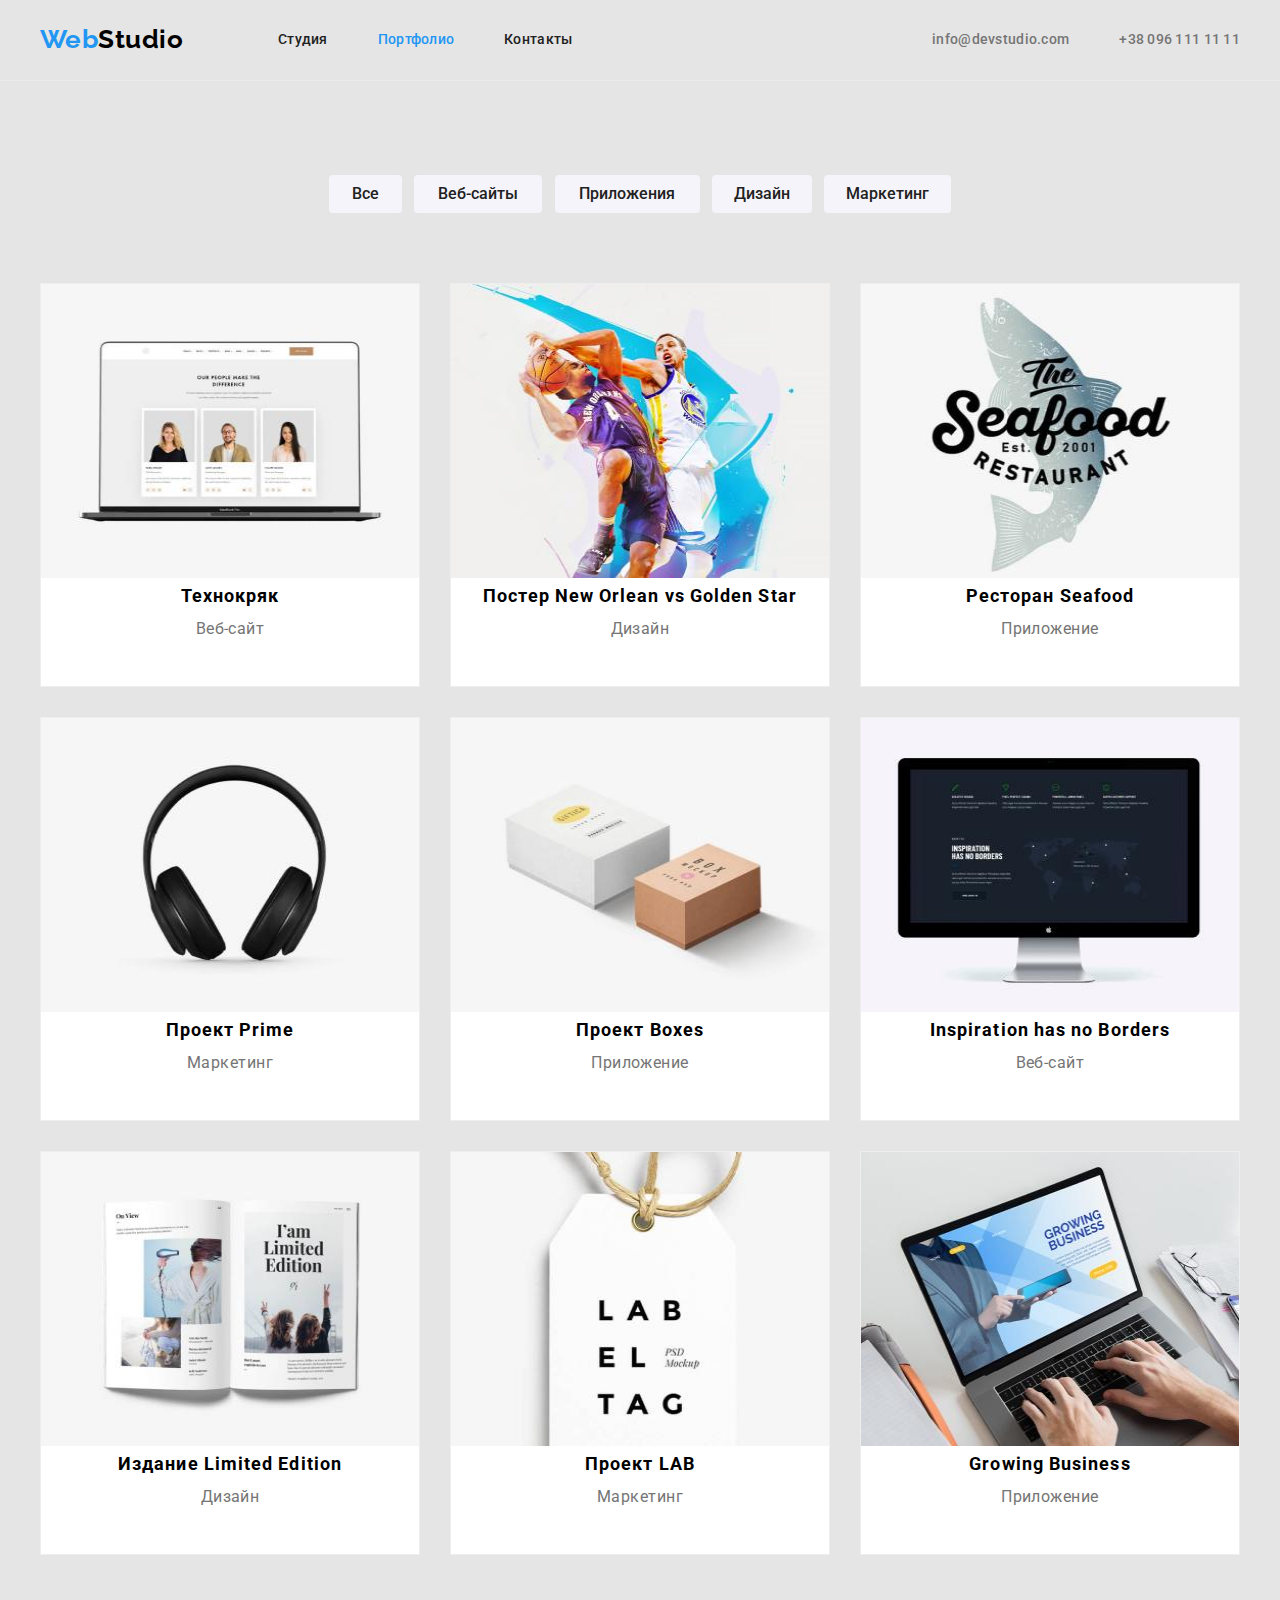
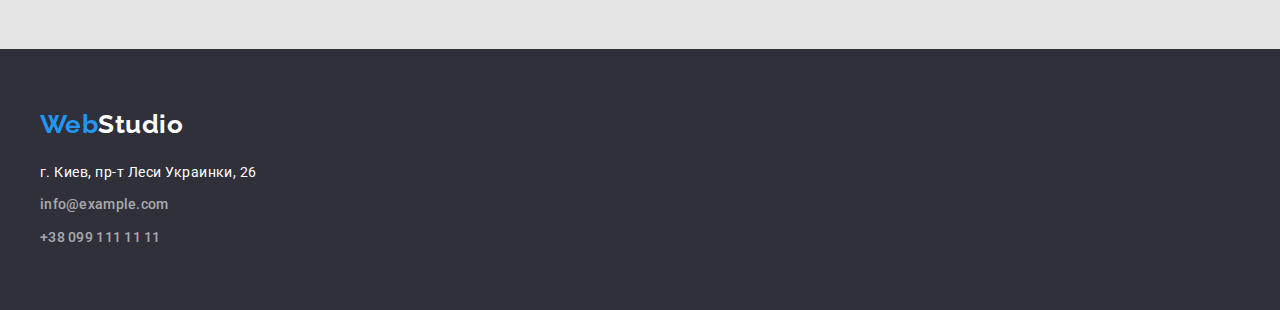
==== commit d1a84179: "Добавляет ДЗ - 3" ====
--- a/portfolio.html
+++ b/portfolio.html
@@ -21,172 +21,189 @@
   <body class="body">
     <!--шапка-->
     <header class="body-header">
-    <div class="container main-body">
-      <nav class="main-body">
-        <a href="./index.html" class="logo"><span class="span-blue">Web</span>Studio</a>
-
-        <ul class="site-nav">
-          <li class="nav-list"><a href="./index.html" class="link">Студия</a></li>
-          <li class="nav-list"><a href="" class="link current">Портфолио</a></li>
-          <li class="nav-list"><a href="" class="link">Контакты</a></li>
+      <div class="container main-body">
+        <nav class="main-body">
+          <a href="./index.html" class="logo"
+            ><span class="span-blue">Web</span>Studio</a
+          >
+
+          <ul class="site-nav">
+            <li class="nav-list">
+              <a href="./index.html" class="link">Студия</a>
+            </li>
+            <li class="nav-list">
+              <a href="" class="link current">Портфолио</a>
+            </li>
+            <li class="nav-list"><a href="" class="link">Контакты</a></li>
+          </ul>
+        </nav>
+
+        <ul class="auth-nav">
+          <li class="nav-list">
+            <a href="mailto:info@devstudio.com" class="link"
+              >info@devstudio.com</a
+            >
+          </li>
+          <li class="nav-list">
+            <a href="tel:+380961111111" class="link">+38 096 111 11 11</a>
+          </li>
         </ul>
-      </nav>
-
-
-      <ul class="auth-nav">
-        <li class="nav-list">
-          <a href="mailto:info@devstudio.com" class="link"
-            >info@devstudio.com</a
-          >
-        </li>
-        <li class="nav-list"><a href="tel:+380961111111" class="link">+38 096 111 11 11</a></li>
-      </ul>
       </div>
     </header>
 
     <main>
       <section class="section portfolio">
         <div class="container">
-        <ul class="filter">
-          <li class="filter-list"><button type="button" class="portfolio-btn all">Все</button></li>
-          <li class="filter-list">
-            <button type="button" class="portfolio-btn web">Веб-сайты</button>
-          </li>
-          <li class="filter-list">
-            <button type="button" class="portfolio-btn app">Приложения</button>
-          </li>
-          <li class="filter-list"><button type="button" class="portfolio-btn dsn">Дизайн</button></li>
-          <li class="filter-list">
-            <button type="button" class="portfolio-btn mark">Маркетинг</button>
-          </li>
-        </ul>
-
-        <h1 class="hidden">Наши работы</h1>
-        
-        <ul class="flex-container">
-          <li class="projects card">
-            <img
-              src="./images/img1m.jpg"
-              alt="Проект на десктопе"
-              width="377"
-              height="294"
-            />
-            <h2 class="portfolio-title">Технокряк</h2>
-            <p class="portfolio-text">Веб-сайт</p>
-          </li>
-
-          <li class="projects card">
-            <img
-              src="./images/img2m.jpg"
-              alt="Постер"
-              width="377"
-              height="294"
-            />
-            <h2 class="portfolio-title">Постер New Orlean vs Golden Star</h2>
-            <p class="portfolio-text">Дизайн</p>
-          </li>
-
-          <li class="projects card">
-            <img
-              src="./images/img3m.jpg"
-              alt="Реcторан Seafood"
-              width="377"
-              height="294"
-            />
-            <h2 class="portfolio-title">Ресторан Seafood</h2>
-            <p class="portfolio-text">Приложение</p>
-          </li>
-
-          <li class="projects card">
-            <img
-              src="./images/img4m.jpg"
-              alt="Проект Prime"
-              width="377"
-              height="294"
-            />
-            <h2 class="portfolio-title">Проект Prime</h2>
-            <p class="portfolio-text">Маркетинг</p>
-          </li>
-
-          <li class="projects card">
-            <img
-              src="./images/img5m.jpg"
-              alt="Проект Boxes"
-              width="377"
-              height="294"
-            />
-            <h2 class="portfolio-title">Проект Boxes</h2>
-            <p class="portfolio-text">Приложение</p>
-          </li>
-
-          <li class="projects card">
-            <img
-              src="./images/img6m.jpg"
-              alt="Проект веб-сайта"
-              width="377"
-              height="294"
-            />
-            <h2 class="portfolio-title">Inspiration has no Borders</h2>
-            <p class="portfolio-text">Веб-сайт</p>
-          </li>
-
-          <li class="projects card">
-            <img
-              src="./images/img7m.jpg"
-              alt="Дизайн издания"
-              width="377"
-              height="294"
-            />
-            <h2 class="portfolio-title">Издание Limited Edition</h2>
-            <p class="portfolio-text">Дизайн</p>
-          </li>
-
-          <li class="projects card">
-            <img
-              src="./images/img8m.jpg"
-              alt="Проект Lab"
-              width="377"
-              height="294"
-            />
-            <h2 class="portfolio-title">Проект LAB</h2>
-            <p class="portfolio-text">Маркетинг</p>
-          </li>
-
-          <li class="projects card">
-            <img
-              src="./images/img9m.jpg"
-              alt="Проект для бизнеса"
-              width="377"
-              height="294"
-            />
-            <h2 class="portfolio-title">Growing Business</h2>
-            <p class="portfolio-text">Приложение</p>
-          </li>
-        </ul>
+          <ul class="filter">
+            <li class="filter-list">
+              <button type="button" class="portfolio-btn all">Все</button>
+            </li>
+            <li class="filter-list">
+              <button type="button" class="portfolio-btn web">Веб-сайты</button>
+            </li>
+            <li class="filter-list">
+              <button type="button" class="portfolio-btn app">
+                Приложения
+              </button>
+            </li>
+            <li class="filter-list">
+              <button type="button" class="portfolio-btn dsn">Дизайн</button>
+            </li>
+            <li class="filter-list">
+              <button type="button" class="portfolio-btn mark">
+                Маркетинг
+              </button>
+            </li>
+          </ul>
+
+          <h1 class="hidden">Наши работы</h1>
+
+          <ul class="flex-container">
+            <li class="projects card">
+              <img
+                src="./images/img1m.jpg"
+                alt="Проект на десктопе"
+                width="378"
+                height="294"
+              />
+              <h2 class="portfolio-title">Технокряк</h2>
+              <p class="portfolio-text">Веб-сайт</p>
+            </li>
+
+            <li class="projects card">
+              <img
+                src="./images/img2m.jpg"
+                alt="Постер"
+                width="378"
+                height="294"
+              />
+              <h2 class="portfolio-title">Постер New Orlean vs Golden Star</h2>
+              <p class="portfolio-text">Дизайн</p>
+            </li>
+
+            <li class="projects card">
+              <img
+                src="./images/img3m.jpg"
+                alt="Реcторан Seafood"
+                width="378"
+                height="294"
+              />
+              <h2 class="portfolio-title">Ресторан Seafood</h2>
+              <p class="portfolio-text">Приложение</p>
+            </li>
+
+            <li class="projects card">
+              <img
+                src="./images/img4m.jpg"
+                alt="Проект Prime"
+                width="378"
+                height="294"
+              />
+              <h2 class="portfolio-title">Проект Prime</h2>
+              <p class="portfolio-text">Маркетинг</p>
+            </li>
+
+            <li class="projects card">
+              <img
+                src="./images/img5m.jpg"
+                alt="Проект Boxes"
+                width="378"
+                height="294"
+              />
+              <h2 class="portfolio-title">Проект Boxes</h2>
+              <p class="portfolio-text">Приложение</p>
+            </li>
+
+            <li class="projects card">
+              <img
+                src="./images/img6m.jpg"
+                alt="Проект веб-сайта"
+                width="378"
+                height="294"
+              />
+              <h2 class="portfolio-title">Inspiration has no Borders</h2>
+              <p class="portfolio-text">Веб-сайт</p>
+            </li>
+
+            <li class="projects card">
+              <img
+                src="./images/img7m.jpg"
+                alt="Дизайн издания"
+                width="378"
+                height="294"
+              />
+              <h2 class="portfolio-title">Издание Limited Edition</h2>
+              <p class="portfolio-text">Дизайн</p>
+            </li>
+
+            <li class="projects card">
+              <img
+                src="./images/img8m.jpg"
+                alt="Проект Lab"
+                width="378"
+                height="294"
+              />
+              <h2 class="portfolio-title">Проект LAB</h2>
+              <p class="portfolio-text">Маркетинг</p>
+            </li>
+
+            <li class="projects card">
+              <img
+                src="./images/img9m.jpg"
+                alt="Проект для бизнеса"
+                width="378"
+                height="294"
+              />
+              <h2 class="portfolio-title">Growing Business</h2>
+              <p class="portfolio-text">Приложение</p>
+            </li>
+          </ul>
         </div>
       </section>
     </main>
 
     <!--футер-->
-    
-    <footer class=" section footer">
-      <div class="container">
-  <a href="./index.html" class="logo"
-        ><span class="span-blue">Web</span
-        ><span class="footer-white">Studio</span>
-      </a>
-      <address>
-        <p class="footer-text">г. Киев, пр-т Леси Украинки, 26</p>
-        <ul>
-          <li>
-            <a href="mailto:info@example.com" class="link">info@example.com</a>
-          </li>
-          <li>
-            <a href="tel:+380991111111" class="link">+38 099 111 11 11</a>
-          </li>
-        </ul>
-      </address>
+
+    <footer class="section footer">
+      <div class="container footer">
+        <a href="./index.html" class="logo"
+          ><span class="span-blue">Web</span
+          ><span class="footer-white">Studio</span>
+        </a>
+        <address>
+          <p class="footer-text">г. Киев, пр-т Леси Украинки, 26</p>
+          <ul>
+            <li>
+              <a href="mailto:info@example.com" class="link"
+                >info@example.com</a
+              >
+            </li>
+            <li>
+              <a href="tel:+380991111111" class="link tel">+38 099 111 11 11</a>
+            </li>
+          </ul>
+        </address>
       </div>
     </footer>
-    </body>
+  </body>
 </html>
--- a/css/styles.css
+++ b/css/styles.css
@@ -16,6 +16,7 @@
     --color-shadow-four: rgba(0, 0, 0, 0.15);
     --color-shadow-five: rgba(0, 0, 0, 0.14);
     --color-shadow-six: rgba(0, 0, 0, 0.2);
+    --color-bottom-line: #ECECEC;
 
     --font-bold: bold;
     --font-middle: 500;
@@ -46,13 +47,12 @@
  margin-left: auto;
  margin-right: auto;
  width: 1200px;
- outline: 2px solid tomato;
 }
 
 .section {
 padding-top: 94px;  
 text-align: center;
-  }
+}
 
 /* body-style */
 .body {
@@ -66,6 +66,10 @@
 background-color: var(--color-header-card);
 }
 
+.body-header {
+ border-bottom: 1px solid var(--color-bottom-line); 
+}
+
 .main-body {
 display: flex;
 align-items: center; 
@@ -168,8 +172,7 @@
 letter-spacing: 0.06em;
 text-transform: uppercase;
 
-margin-top: 0;
-margin-bottom: 30px;
+padding-bottom: 30px;
 }
 
 .hero-btn {
@@ -198,10 +201,6 @@
 }
 
 /* benefits */
-/* .about.container{
-width: 1170px;
-} */
-
 .about-item  {
 display: flex;
 padding: 0;
@@ -235,7 +234,7 @@
 font-size: 36px;
 line-height: 1.16;
 text-align: center;
-margin-bottom: 50px;    
+padding-bottom: 50px;    
 }
 
 .work-list {
@@ -261,10 +260,10 @@
 flex-basis: calc((100% - 90px) / 4);
 }
 
-/* img {
+img {
 display: block;
-margin: 0;  
-} */
+margin: 0; }
+
 .person:not(:last-child) {
 margin-right: 30px;    
 }
@@ -300,9 +299,10 @@
 }
 
 /* footer */
-.section .footer {
-display: flex
-
+.section.footer {
+display: block;
+text-align: left;
+padding-top: 60px;
 }
 
 .footer-white {
@@ -318,6 +318,7 @@
 font-style: normal;
 font-size: var(--font-size-min);
 line-height: 1.7;
+padding-top: 20px;
 }
 
 .footer .link {
@@ -326,6 +327,12 @@
 font-size: var(--font-size-min);
 line-height: 1.7;
 text-decoration: none;
+padding-top: 9px;
+padding-bottom: 0;
+}
+
+.link.tel {
+padding-bottom: 60px;
 }
 
 .footer .link:hover,
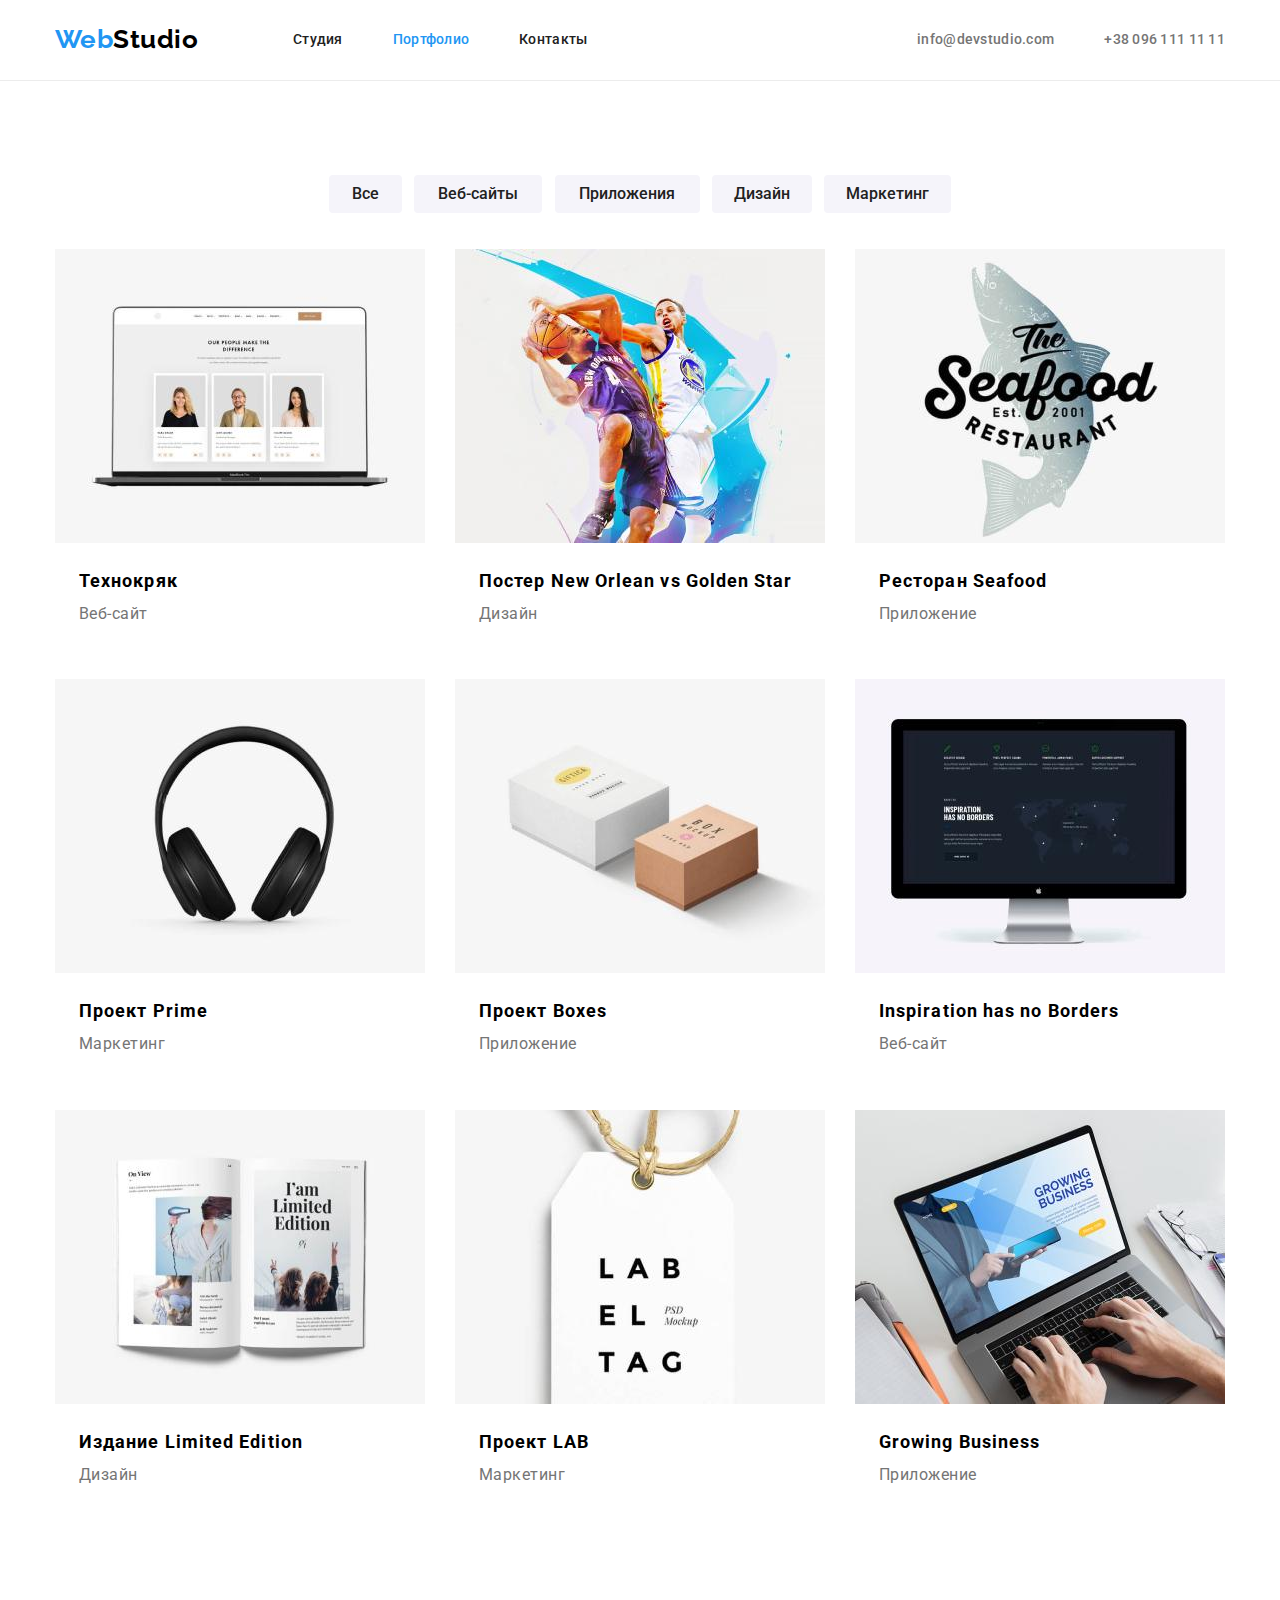
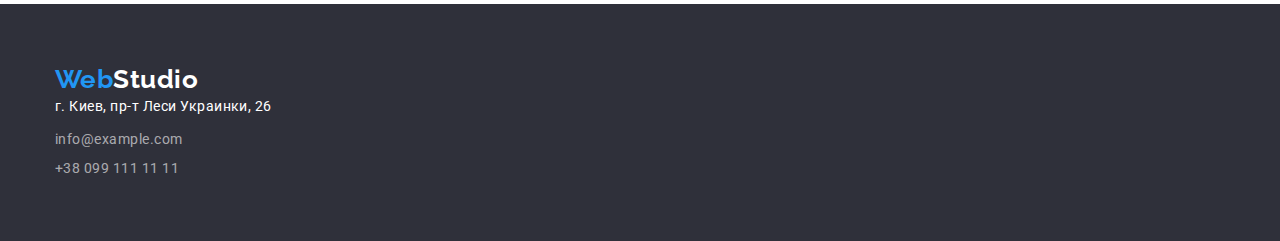
==== commit d53e8675: "Добавлены исправления" ====
--- a/portfolio.html
+++ b/portfolio.html
@@ -83,99 +83,119 @@
               <img
                 src="./images/img1m.jpg"
                 alt="Проект на десктопе"
-                width="378"
-                height="294"
-              />
-              <h2 class="portfolio-title">Технокряк</h2>
-              <p class="portfolio-text">Веб-сайт</p>
+                width="370"
+                height="294"
+              />
+              <div class="example">
+                <h2 class="portfolio-title">Технокряк</h2>
+                <p class="portfolio-text">Веб-сайт</p>
+              </div>
             </li>
 
             <li class="projects card">
               <img
                 src="./images/img2m.jpg"
                 alt="Постер"
-                width="378"
-                height="294"
-              />
-              <h2 class="portfolio-title">Постер New Orlean vs Golden Star</h2>
-              <p class="portfolio-text">Дизайн</p>
+                width="370"
+                height="294"
+              />
+              <div class="example">
+                <h2 class="portfolio-title">
+                  Постер New Orlean vs Golden Star
+                </h2>
+                <p class="portfolio-text">Дизайн</p>
+              </div>
             </li>
 
             <li class="projects card">
               <img
                 src="./images/img3m.jpg"
                 alt="Реcторан Seafood"
-                width="378"
-                height="294"
-              />
-              <h2 class="portfolio-title">Ресторан Seafood</h2>
-              <p class="portfolio-text">Приложение</p>
+                width="370"
+                height="294"
+              />
+              <div class="example">
+                <h2 class="portfolio-title">Ресторан Seafood</h2>
+                <p class="portfolio-text">Приложение</p>
+              </div>
             </li>
 
             <li class="projects card">
               <img
                 src="./images/img4m.jpg"
                 alt="Проект Prime"
-                width="378"
-                height="294"
-              />
-              <h2 class="portfolio-title">Проект Prime</h2>
-              <p class="portfolio-text">Маркетинг</p>
+                width="370"
+                height="294"
+              />
+              <div class="example">
+                <h2 class="portfolio-title">Проект Prime</h2>
+                <p class="portfolio-text">Маркетинг</p>
+              </div>
             </li>
 
             <li class="projects card">
               <img
                 src="./images/img5m.jpg"
                 alt="Проект Boxes"
-                width="378"
-                height="294"
-              />
-              <h2 class="portfolio-title">Проект Boxes</h2>
-              <p class="portfolio-text">Приложение</p>
+                width="370"
+                height="294"
+              />
+              <div class="example">
+                <h2 class="portfolio-title">Проект Boxes</h2>
+                <p class="portfolio-text">Приложение</p>
+              </div>
             </li>
 
             <li class="projects card">
               <img
                 src="./images/img6m.jpg"
                 alt="Проект веб-сайта"
-                width="378"
-                height="294"
-              />
-              <h2 class="portfolio-title">Inspiration has no Borders</h2>
-              <p class="portfolio-text">Веб-сайт</p>
+                width="370"
+                height="294"
+              />
+              <div class="example">
+                <h2 class="portfolio-title">Inspiration has no Borders</h2>
+                <p class="portfolio-text">Веб-сайт</p>
+              </div>
             </li>
 
             <li class="projects card">
               <img
                 src="./images/img7m.jpg"
                 alt="Дизайн издания"
-                width="378"
-                height="294"
-              />
-              <h2 class="portfolio-title">Издание Limited Edition</h2>
-              <p class="portfolio-text">Дизайн</p>
+                width="370"
+                height="294"
+              />
+              <div class="example">
+                <h2 class="portfolio-title">Издание Limited Edition</h2>
+                <p class="portfolio-text">Дизайн</p>
+              </div>
             </li>
 
             <li class="projects card">
               <img
                 src="./images/img8m.jpg"
                 alt="Проект Lab"
-                width="378"
-                height="294"
-              />
-              <h2 class="portfolio-title">Проект LAB</h2>
-              <p class="portfolio-text">Маркетинг</p>
+                width="370"
+                height="294"
+              />
+              <div class="example">
+                <h2 class="portfolio-title">Проект LAB</h2>
+                <p class="portfolio-text">Маркетинг</p>
+              </div>
             </li>
 
             <li class="projects card">
               <img
                 src="./images/img9m.jpg"
                 alt="Проект для бизнеса"
-                width="378"
-                height="294"
-              />
-              <h2 class="portfolio-title">Growing Business</h2>
-              <p class="portfolio-text">Приложение</p>
+                width="370"
+                height="294"
+              />
+              <div class="example">
+                <h2 class="portfolio-title">Growing Business</h2>
+                <p class="portfolio-text">Приложение</p>
+              </div>
             </li>
           </ul>
         </div>
@@ -186,19 +206,19 @@
 
     <footer class="section footer">
       <div class="container footer">
-        <a href="./index.html" class="logo"
+        <a href="./index.html" class="logo footer"
           ><span class="span-blue">Web</span
           ><span class="footer-white">Studio</span>
         </a>
         <address>
           <p class="footer-text">г. Киев, пр-т Леси Украинки, 26</p>
           <ul>
-            <li>
+            <li class="footer-list">
               <a href="mailto:info@example.com" class="link"
                 >info@example.com</a
               >
             </li>
-            <li>
+            <li class="footer-list">
               <a href="tel:+380991111111" class="link tel">+38 099 111 11 11</a>
             </li>
           </ul>
--- a/css/styles.css
+++ b/css/styles.css
@@ -36,6 +36,11 @@
 margin: 0;
 }
 
+img {
+display: block;
+margin: 0; 
+}
+
 .hidden {
 white-space: nowrap;
 clip-path: inset(100%);
@@ -47,6 +52,7 @@
  margin-left: auto;
  margin-right: auto;
  width: 1200px;
+ padding: 0 15px;
 }
 
 .section {
@@ -56,7 +62,6 @@
 
 /* body-style */
 .body {
-background: var(--color-section);
 font-family: Roboto, sans-serif;
 letter-spacing: 0.03em;
 }
@@ -104,7 +109,7 @@
  margin-right: 50px; 
 }
 
-.link {
+.body-header .link {
 display: block;
 padding-top: 32px;
 padding-bottom: 32px;
@@ -160,7 +165,6 @@
 padding-top: 200px;
 padding-bottom: 200px;
 text-align: center;
-margin-bottom: 94px;
 }
 
 .hero-title {
@@ -173,6 +177,8 @@
 text-transform: uppercase;
 
 padding-bottom: 30px;
+width: 696px;
+margin: 0 auto;
 }
 
 .hero-btn {
@@ -201,6 +207,10 @@
 }
 
 /* benefits */
+.about {
+  padding-top: 94px;
+}
+
 .about-item  {
 display: flex;
 padding: 0;
@@ -234,7 +244,7 @@
 font-size: 36px;
 line-height: 1.16;
 text-align: center;
-padding-bottom: 50px;    
+margin-bottom: 50px;    
 }
 
 .work-list {
@@ -250,19 +260,24 @@
 }
 
 /* our teame */
+.section.teame {
+padding-top: 94px;
+padding-bottom: 94px; 
+}
+
+.signature {
+ padding-top: 30px; 
+ padding-bottom: 30px;
+}
+
 .our {
 display: flex;
 padding-right: 0;
-padding-bottom: 94px;
 }
 
 .person {
 flex-basis: calc((100% - 90px) / 4);
 }
-
-img {
-display: block;
-margin: 0; }
 
 .person:not(:last-child) {
 margin-right: 30px;    
@@ -271,7 +286,6 @@
 .person.card {  
 display: block;  
 width: 270px;  
-height: 368px;
 
 background: var(--color-header-card);
 
@@ -287,8 +301,7 @@
 .teame-img {
 font-weight: var(--font-middle);
 font-size: var(--font-size-mid);
-line-height: 1.18; 
-margin-top: 30px; 
+line-height: 1.18;  
 margin-bottom: 10px;  
 }
 
@@ -303,6 +316,20 @@
 display: block;
 text-align: left;
 padding-top: 60px;
+padding-bottom: 60px;
+}
+
+.logo.footer {
+margin: 0 0 20px;
+}
+
+.footer .link {
+padding: 0;
+margin: 0;
+}
+
+.footer-list:not(:last-child) {
+margin-bottom: 6px;
 }
 
 .footer-white {
@@ -318,7 +345,7 @@
 font-style: normal;
 font-size: var(--font-size-min);
 line-height: 1.7;
-padding-top: 20px;
+margin-bottom: 9px;
 }
 
 .footer .link {
@@ -327,12 +354,6 @@
 font-size: var(--font-size-min);
 line-height: 1.7;
 text-decoration: none;
-padding-top: 9px;
-padding-bottom: 0;
-}
-
-.link.tel {
-padding-bottom: 60px;
 }
 
 .footer .link:hover,
@@ -341,10 +362,18 @@
 }
 
 /* portfolio-style */
+
+.filter {
+  margin-top: 94px;
+}
+
+.section.portfolio {
+padding: 0;  
+}
+
 .filter .filter-list{
 display: inline-block; 
 align-items: center;
-padding-bottom: 34px;
 }
 
 .filter .filter-list:not(:last-child) {
@@ -417,12 +446,10 @@
 
 .projects.card {
 width: 370px;
-height: 404px;
 left: 1015px;
 top: 1130px;
 
 background: var(--color-header-card);
-border: 1px solid var(--color-work-card);
 box-sizing: border-box; 
 }
 
@@ -439,4 +466,9 @@
 line-height: 1.88;
 letter-spacing: 0.03em;
 color: var(--color-text);
+}
+
+.example {
+padding: 20px 24px;
+text-align: left;  
 }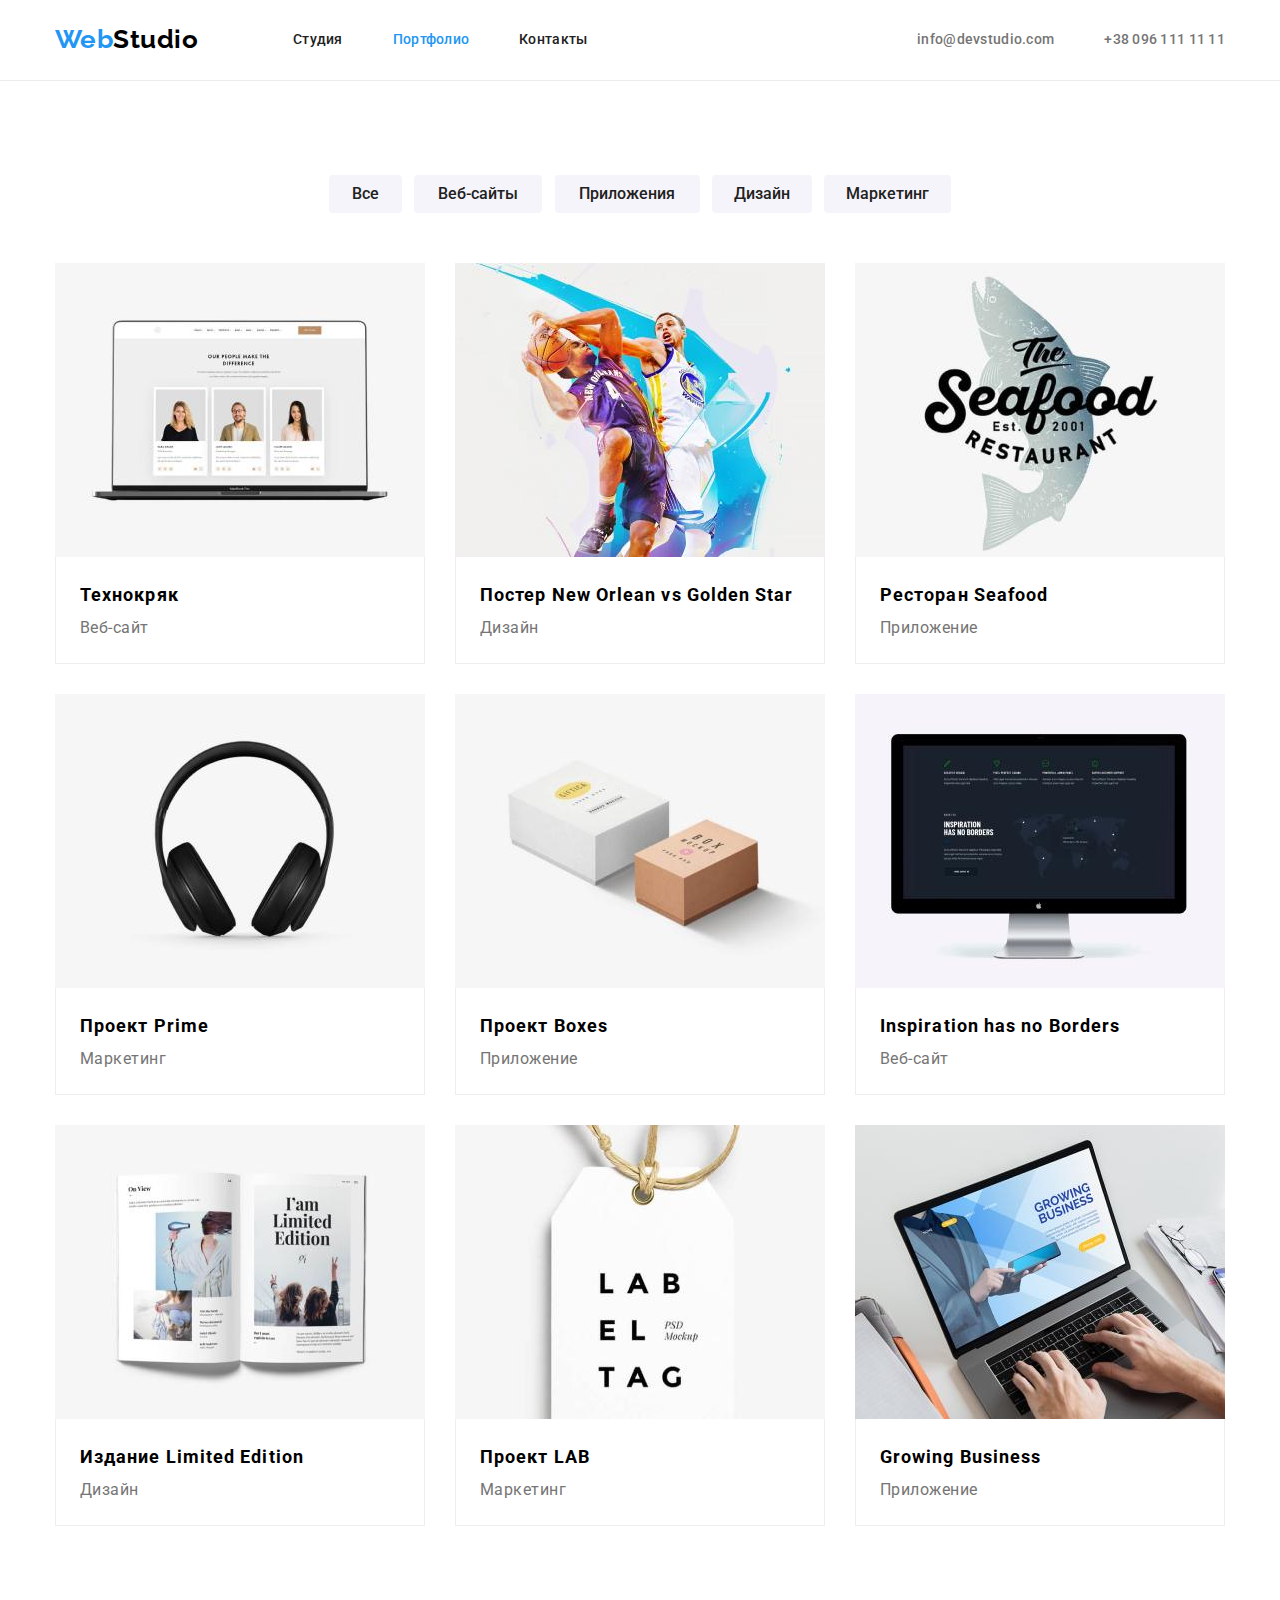
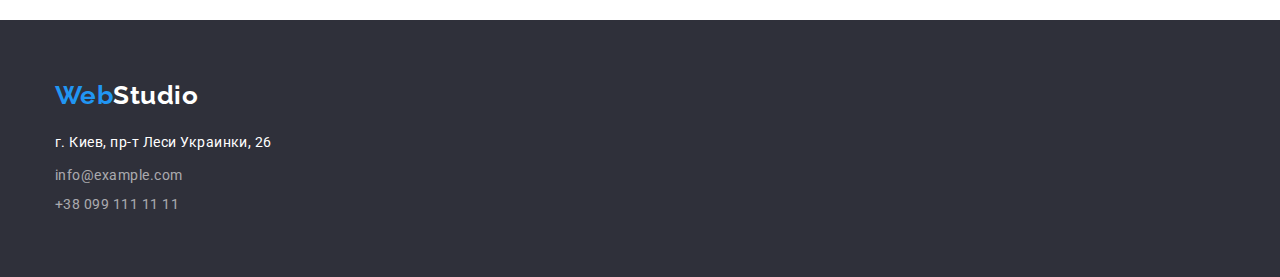
==== commit e6d5cef3: "Финальная версия дз" ====
--- a/portfolio.html
+++ b/portfolio.html
@@ -76,7 +76,7 @@
             </li>
           </ul>
 
-          <h1 class="hidden">Наши работы</h1>
+          <h1 class="visually-hidden">Наши работы</h1>
 
           <ul class="flex-container">
             <li class="projects card">
--- a/css/styles.css
+++ b/css/styles.css
@@ -41,12 +41,26 @@
 margin: 0; 
 }
 
-.hidden {
+/* .hidden {
 white-space: nowrap;
 clip-path: inset(100%);
 clip: rect(0 0 0 0);
 overflow: hidden; 
-}
+} */
+.visually-hidden {
+  position: absolute;
+  width: 1px;
+  height: 1px;
+  margin: -1px;
+  border: 0;
+  padding: 0;
+  
+  white-space: nowrap;
+  clip-path: inset(100%);
+  clip: rect(0 0 0 0);
+  overflow: hidden;
+}
+
 
 .container {
  margin-left: auto;
@@ -175,15 +189,13 @@
 
 letter-spacing: 0.06em;
 text-transform: uppercase;
-
-padding-bottom: 30px;
+margin: 0 auto;
 width: 696px;
-margin: 0 auto;
+text-align: center;
 }
 
 .hero-btn {
 display: inline-block;
-align-items: center;
 text-align: center;
 letter-spacing: 0.06em;
 
@@ -191,6 +203,7 @@
 border-radius: 4px;
 padding: 10px 32px;
 min-width: 200px;
+margin-top: 30px;
 
 background-color: var(--color-blue);
 color: var(--color-header-card);
@@ -239,6 +252,11 @@
 }
 
 /* work */
+
+.section.work {
+padding-bottom: 94px;
+}
+
 .work-title {
 font-weight: var(--font-bold);
 font-size: 36px;
@@ -295,7 +313,6 @@
 
 .teame {
 background-color: var(--color-team-card);
-
 }
 
 .teame-img {
@@ -320,6 +337,7 @@
 }
 
 .logo.footer {
+display: block;  
 margin: 0 0 20px;
 }
 
@@ -362,13 +380,8 @@
 }
 
 /* portfolio-style */
-
 .filter {
-  margin-top: 94px;
-}
-
-.section.portfolio {
-padding: 0;  
+margin-bottom: 50px;
 }
 
 .filter .filter-list{
@@ -470,5 +483,8 @@
 
 .example {
 padding: 20px 24px;
-text-align: left;  
+text-align: left;
+border-left: 1px solid var(--color-work-card);  
+border-right: 1px solid var(--color-work-card);
+border-bottom: 1px solid var(--color-work-card);
 }